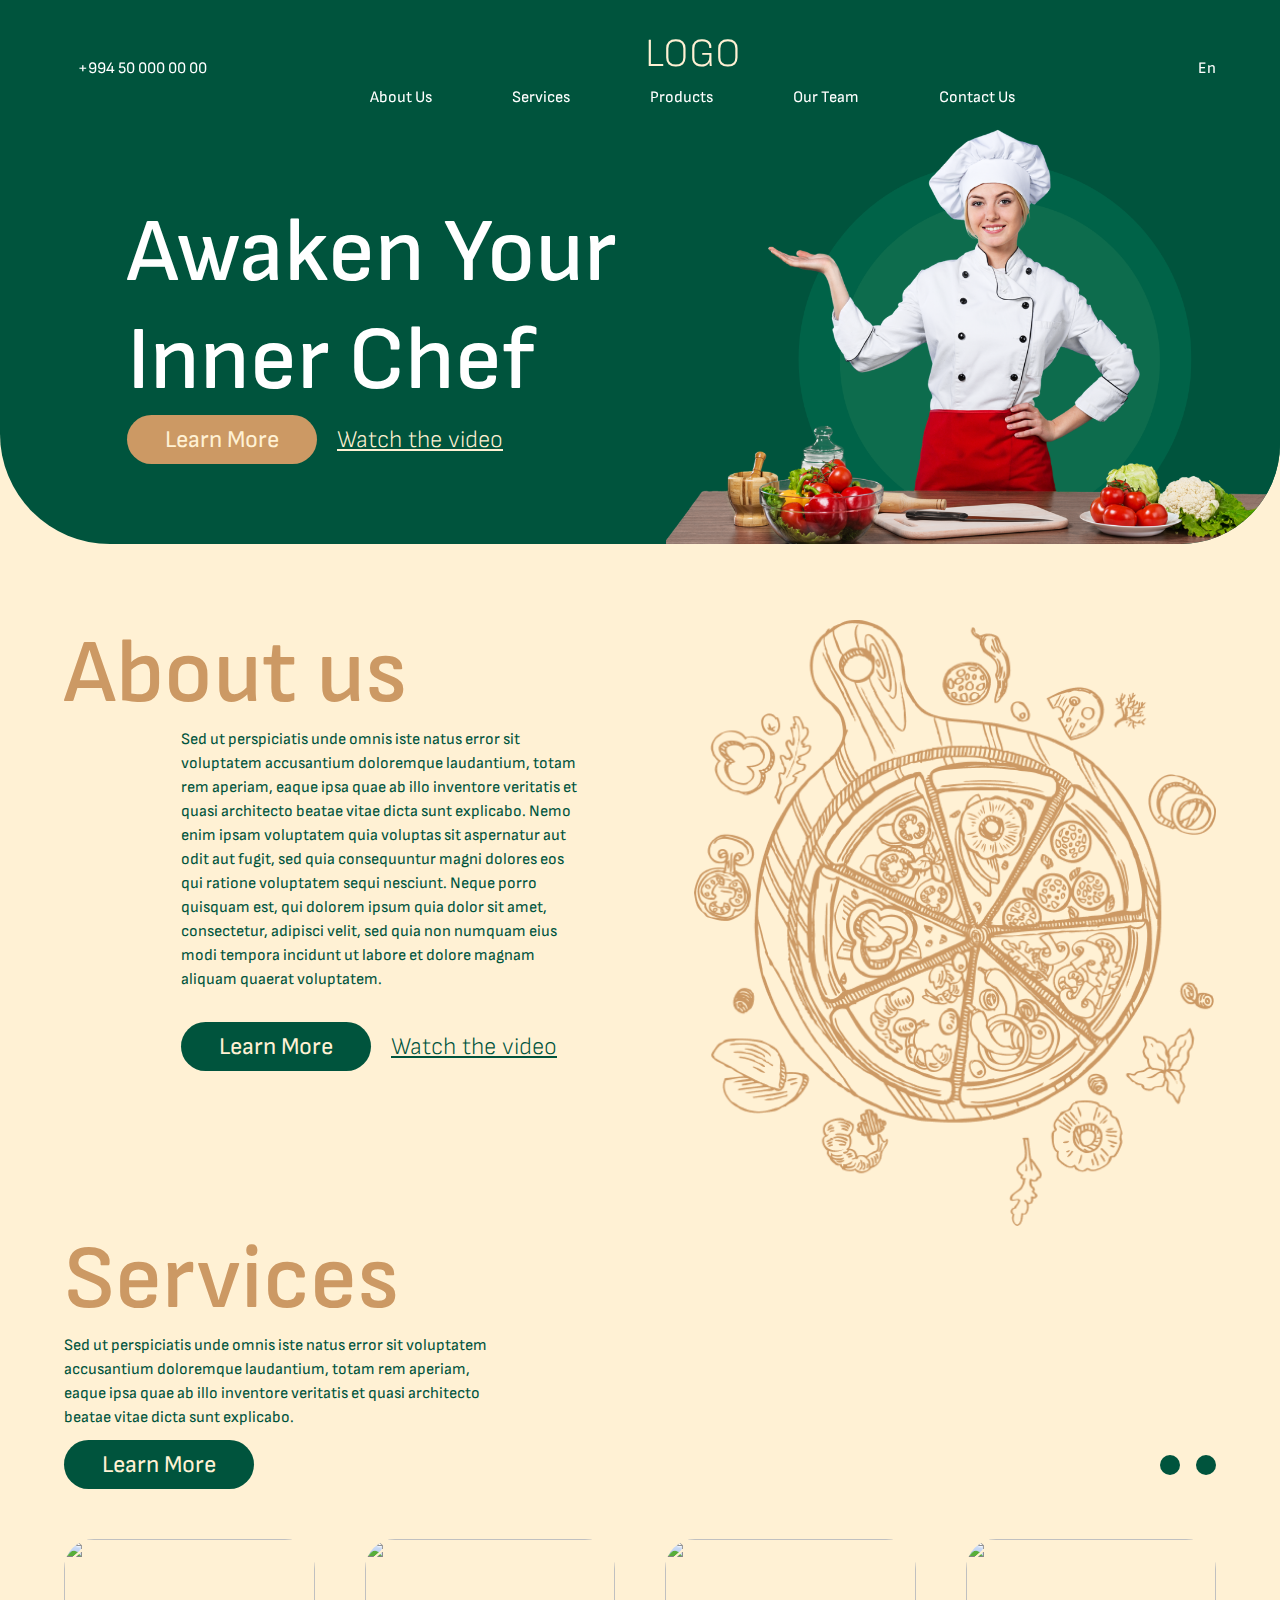
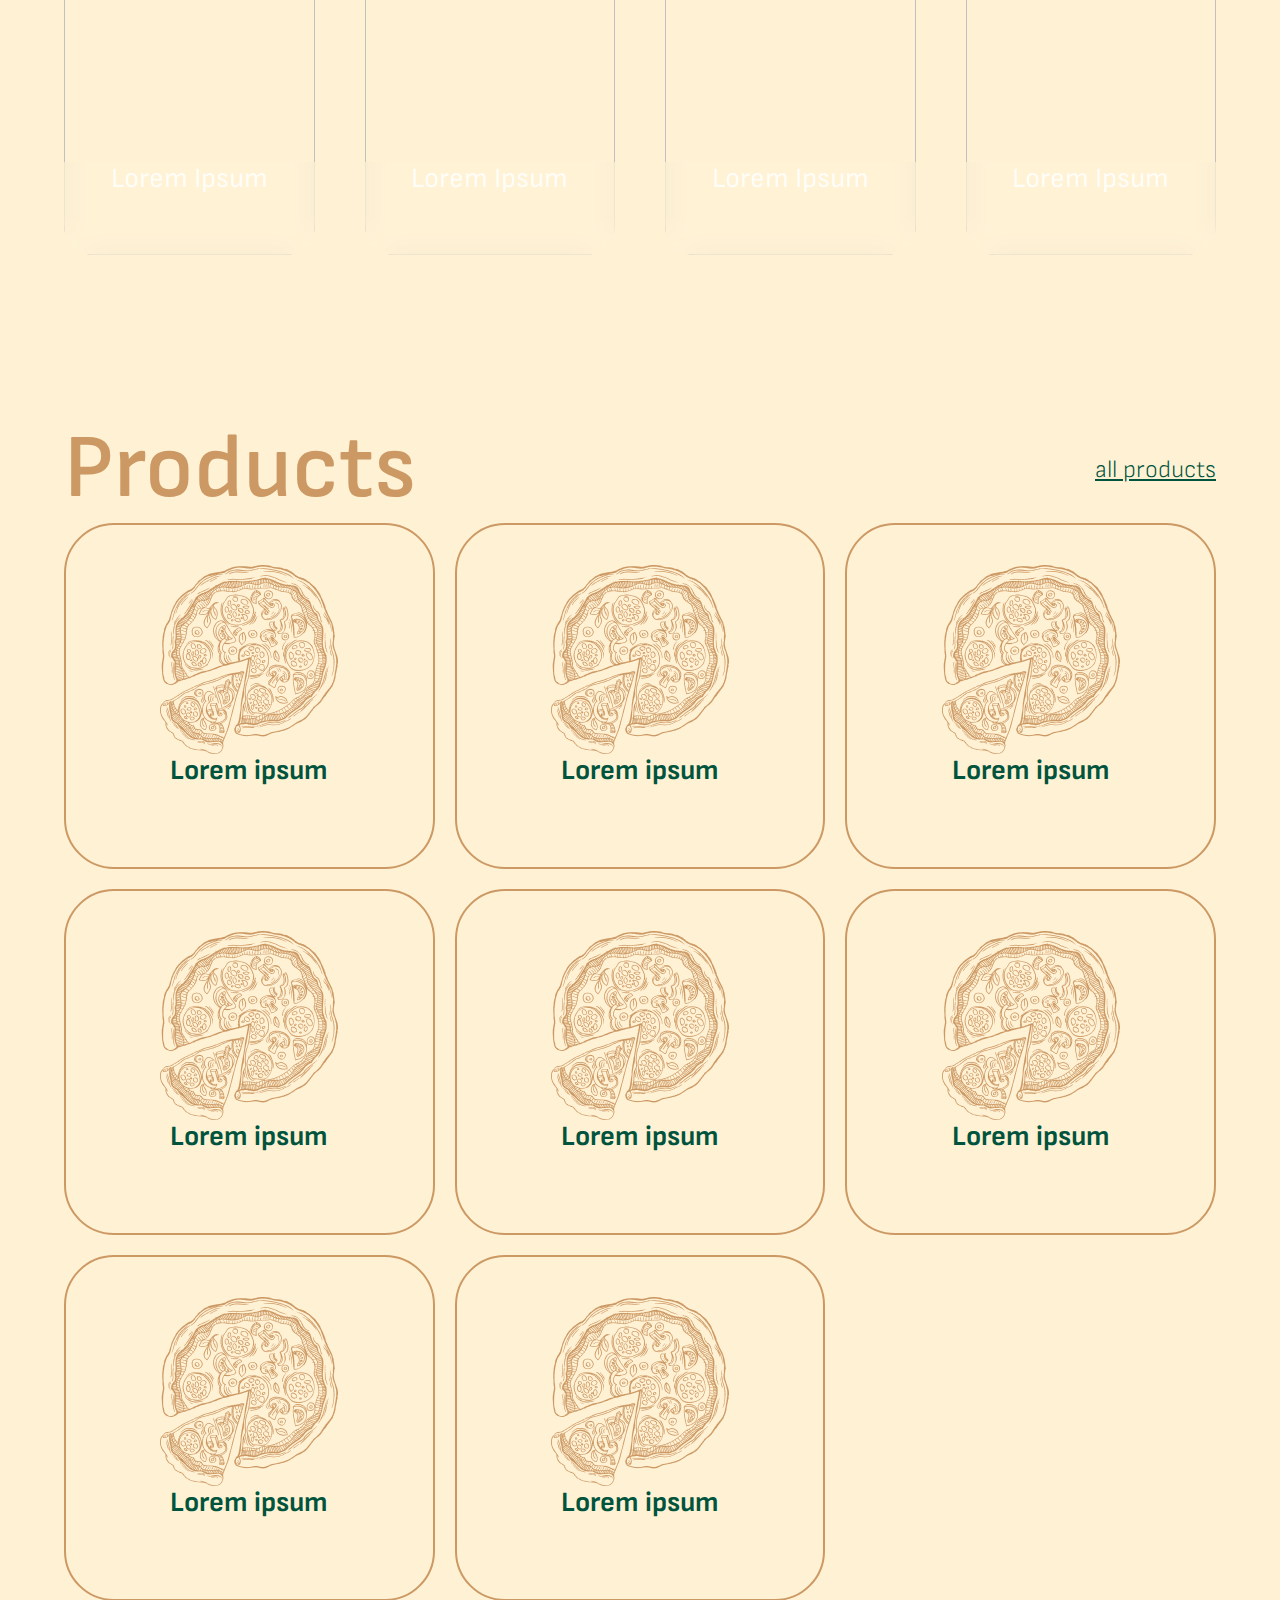
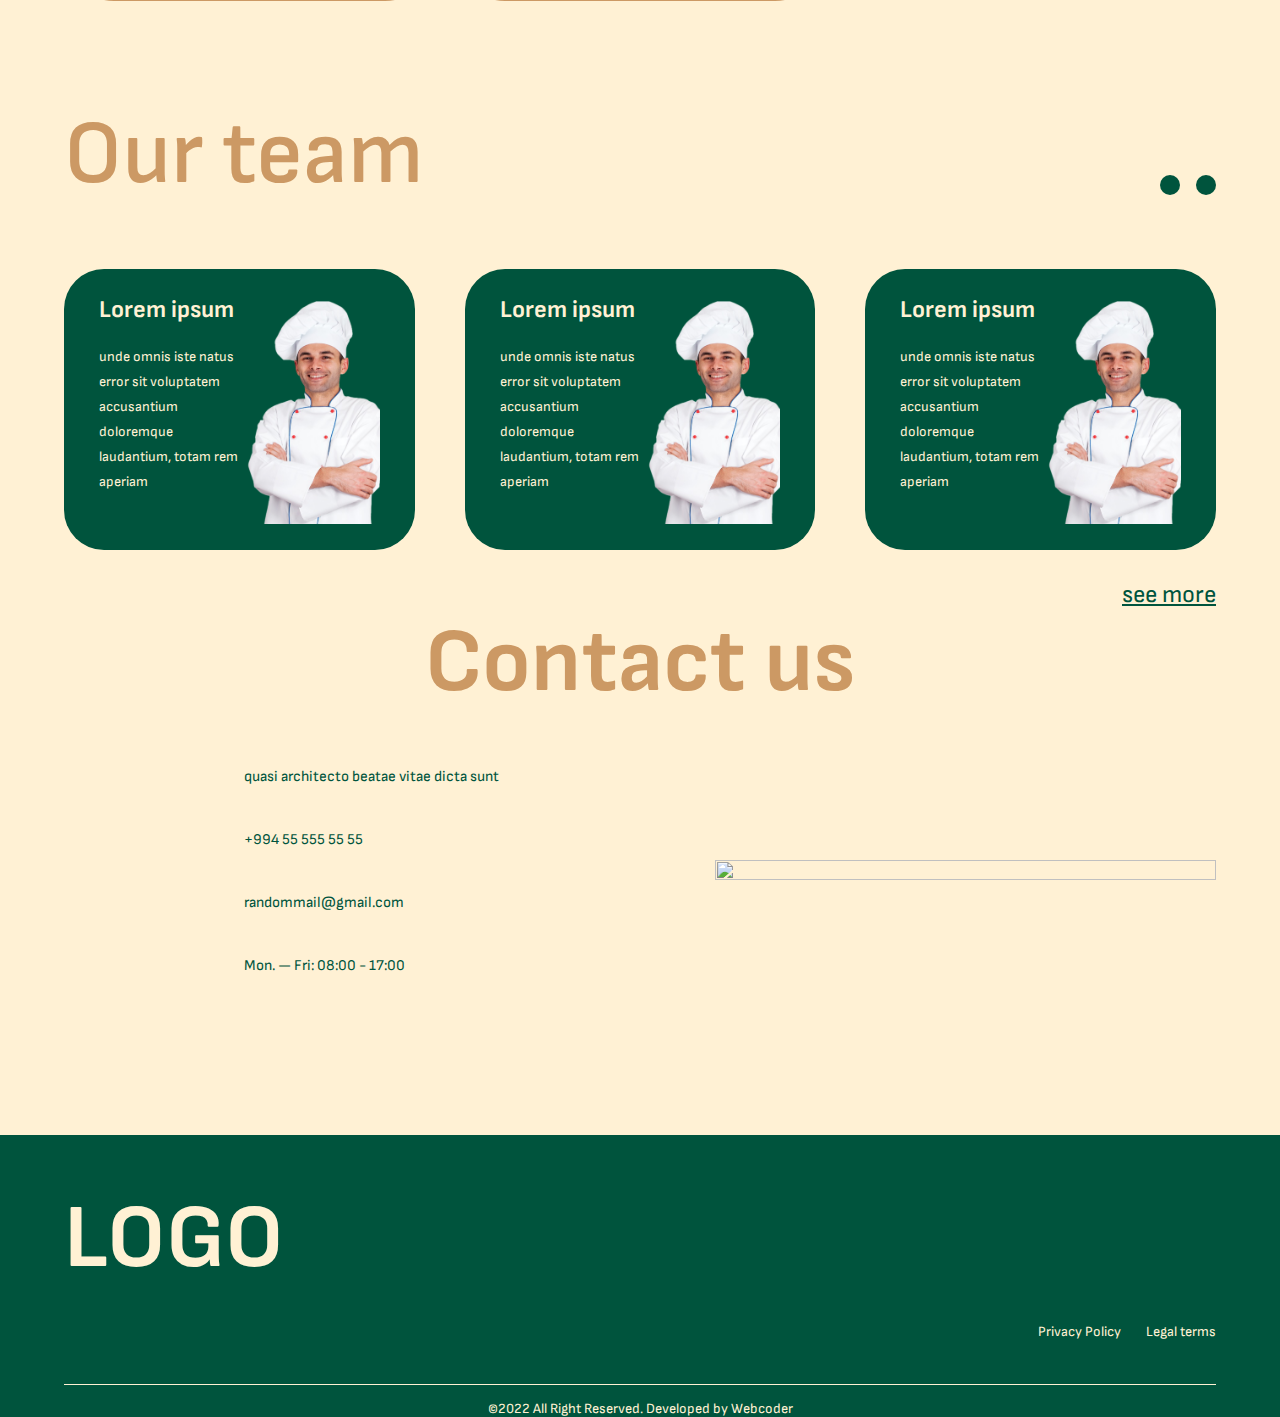
==== Chefs/index.html @ 3948da11 "Task Completed" ====
<!DOCTYPE html>
<html lang="en">
  <head>
    <meta charset="UTF-8" />
    <meta name="viewport" content="width=device-width, initial-scale=1.0" />
    <title>Document</title>
    <link rel="stylesheet" href="./assets/css/style.css" />
    <script
      src="https://kit.fontawesome.com/e364c2e59c.js"
      crossorigin="anonymous"
    ></script>
    <link rel="preconnect" href="https://fonts.googleapis.com" />
    <link rel="preconnect" href="https://fonts.gstatic.com" crossorigin />
    <link
      href="https://fonts.googleapis.com/css2?family=Sofia+Sans:ital,wght@0,1..1000;1,1..1000&display=swap"
      rel="stylesheet"
    />
    <link
      rel="stylesheet"
      href="https://cdn.jsdelivr.net/npm/swiper@11/swiper-bundle.min.css"
    />
  </head>
  <body>
    <header>
      <nav>
        <div class="container">
          <button class="hamburger">
            <span class="hamburger__box">
              <span class="hamburger__inner"></span>
            </span>
          </button>
          <div class="phone">
            <a href="#"><i class="fa-solid fa-phone"></i></a>
            <a href="#">+994 50 000 00 00</a>
          </div>
          <div class="navigation">
            <div class="logo">
              <a href="#"><h1>LOGO</h1></a>
            </div>
            <ul>
              <li><a href="#about">About Us</a></li>
              <li><a href="#services">Services</a></li>
              <li><a href="#products">Products</a></li>
              <li><a href="#team">Our Team</a></li>
              <li><a href="#contact">Contact Us</a></li>
            </ul>
          </div>
          <div class="desktop">
            <div class="logo">
              <a href="#"><h1>LOGO</h1></a>
            </div>
            <ul>
              <li><a href="#about">About Us</a></li>
              <li><a href="#services">Services</a></li>
              <li><a href="#products">Products</a></li>
              <li><a href="#team">Our Team</a></li>
              <li><a href="#contact">Contact Us</a></li>
            </ul>
          </div>
          <div class="language">
            <a href="#"><i class="fa-solid fa-earth-americas"></i></a>
            <a href="#">En</a>
          </div>
        </div>
      </nav>
      <div class="header__title">
        <div class="main__title">
          <h2>Awaken Your Inner Chef</h2>
          <div class="title__buttons">
            <a href="#" class="learn__button">Learn More</a>
            <a href="#" class="watch__button">Watch the video</a>
          </div>
        </div>
        <div class="main__title-img">
          <img src="./assets/img/header1.png" alt="" />
        </div>
      </div>
    </header>
    <main>
      <a href="#" class="go-top"><i class="fa-solid fa-chevron-up"></i></a>
      <section id="about" class="about">
        <div class="container">
          <div class="about__text">
            <h2>About us</h2>
            <p>
              Sed ut perspiciatis unde omnis iste natus error sit voluptatem
              accusantium doloremque laudantium, totam rem aperiam, eaque ipsa
              quae ab illo inventore veritatis et quasi architecto beatae vitae
              dicta sunt explicabo. Nemo enim ipsam voluptatem quia voluptas sit
              aspernatur aut odit aut fugit, sed quia consequuntur magni dolores
              eos qui ratione voluptatem sequi nesciunt. Neque porro quisquam
              est, qui dolorem ipsum quia dolor sit amet, consectetur, adipisci
              velit, sed quia non numquam eius modi tempora incidunt ut labore
              et dolore magnam aliquam quaerat voluptatem.
            </p>
            <div class="about__buttons">
              <a href="#" class="learn__button">Learn More</a>
              <a href="#" class="wathc__button">Watch the video</a>
            </div>
          </div>
          <div class="about__img">
            <img src="./assets/img/Frame.png" alt="" />
          </div>
        </div>
      </section>
      <section id="services" class="services">
        <div class="container">
          <div class="services__text">
            <h2>Services</h2>
            <p>
              Sed ut perspiciatis unde omnis iste natus error sit voluptatem
              accusantium doloremque laudantium, totam rem aperiam, eaque ipsa
              quae ab illo inventore veritatis et quasi architecto beatae vitae
              dicta sunt explicabo.
            </p>
            <div class="services__more">
              <div class="services__button">
                <a href="#" class="learn__button">Learn More</a>
              </div>
              <div class="services__arrow">
                <i class="fa-solid fa-arrow-left left__arrow"></i>
                <i class="fa-solid fa-arrow-right right__arrow"></i>
              </div>
            </div>
          </div>
          <div style="z-index: 0" class="swiper mySwiper">
            <div style="z-index: 0" class="swiper-wrapper">
              <div class="swiper-slide service__card">
                <a href="#">
                  <img
                    src="https://s3-alpha-sig.figma.com/img/0295/2659/ebab0a0124886f42313d940e0f7fc942?Expires=1721606400&Key-Pair-Id=APKAQ4GOSFWCVNEHN3O4&Signature=LFMAxhRlwZAUVwSK87qUVdP2XqRxNlMx0upPuHeQ6uRHFPgxuAxhnrik~eSP71ahq5GQ~qW7DI0Y5ecrZWg6Ee3SKHqbkHwhTQRTivSUzLtFwROB-By-~aATmXkP2wUHznckelvfdIN5KUaH5ZKUeda5SHjle3DDn3QuJ~JRpvYZz8GNTGcbR~ycwnGYFrCETnpcCBU4lOWJxsldB9ZWBmpFG-UzreH1wCSWdicUYAFPLMcfm-waKwSObDfQ031Eld3Helt0j4qwFkoK8REOmAAD7IoaCP7srAelx5tLRNYBM7nTXqbsDqtVkaN3iG1aMEFkxdNZuxKRRKQqOOSg~A__"
                    alt=""
                  />
                  <div class="slide__opacity">
                    <p>Lorem Ipsum</p>
                  </div>
                  A</a
                >
              </div>
              <div class="swiper-slide service__card">
                <a href="#">
                  <img
                    src="https://s3-alpha-sig.figma.com/img/0295/2659/ebab0a0124886f42313d940e0f7fc942?Expires=1721606400&Key-Pair-Id=APKAQ4GOSFWCVNEHN3O4&Signature=LFMAxhRlwZAUVwSK87qUVdP2XqRxNlMx0upPuHeQ6uRHFPgxuAxhnrik~eSP71ahq5GQ~qW7DI0Y5ecrZWg6Ee3SKHqbkHwhTQRTivSUzLtFwROB-By-~aATmXkP2wUHznckelvfdIN5KUaH5ZKUeda5SHjle3DDn3QuJ~JRpvYZz8GNTGcbR~ycwnGYFrCETnpcCBU4lOWJxsldB9ZWBmpFG-UzreH1wCSWdicUYAFPLMcfm-waKwSObDfQ031Eld3Helt0j4qwFkoK8REOmAAD7IoaCP7srAelx5tLRNYBM7nTXqbsDqtVkaN3iG1aMEFkxdNZuxKRRKQqOOSg~A__"
                    alt=""
                  />
                  <div class="slide__opacity">
                    <p>Lorem Ipsum</p>
                  </div>
                  A</a
                >
              </div>
              <div class="swiper-slide service__card">
                <a href="#">
                  <img
                    src="https://s3-alpha-sig.figma.com/img/0295/2659/ebab0a0124886f42313d940e0f7fc942?Expires=1721606400&Key-Pair-Id=APKAQ4GOSFWCVNEHN3O4&Signature=LFMAxhRlwZAUVwSK87qUVdP2XqRxNlMx0upPuHeQ6uRHFPgxuAxhnrik~eSP71ahq5GQ~qW7DI0Y5ecrZWg6Ee3SKHqbkHwhTQRTivSUzLtFwROB-By-~aATmXkP2wUHznckelvfdIN5KUaH5ZKUeda5SHjle3DDn3QuJ~JRpvYZz8GNTGcbR~ycwnGYFrCETnpcCBU4lOWJxsldB9ZWBmpFG-UzreH1wCSWdicUYAFPLMcfm-waKwSObDfQ031Eld3Helt0j4qwFkoK8REOmAAD7IoaCP7srAelx5tLRNYBM7nTXqbsDqtVkaN3iG1aMEFkxdNZuxKRRKQqOOSg~A__"
                    alt=""
                  />
                  <div class="slide__opacity">
                    <p>Lorem Ipsum</p>
                  </div>
                  A</a
                >
              </div>
              <div class="swiper-slide service__card">
                <a href="#">
                  <img
                    src="https://s3-alpha-sig.figma.com/img/0295/2659/ebab0a0124886f42313d940e0f7fc942?Expires=1721606400&Key-Pair-Id=APKAQ4GOSFWCVNEHN3O4&Signature=LFMAxhRlwZAUVwSK87qUVdP2XqRxNlMx0upPuHeQ6uRHFPgxuAxhnrik~eSP71ahq5GQ~qW7DI0Y5ecrZWg6Ee3SKHqbkHwhTQRTivSUzLtFwROB-By-~aATmXkP2wUHznckelvfdIN5KUaH5ZKUeda5SHjle3DDn3QuJ~JRpvYZz8GNTGcbR~ycwnGYFrCETnpcCBU4lOWJxsldB9ZWBmpFG-UzreH1wCSWdicUYAFPLMcfm-waKwSObDfQ031Eld3Helt0j4qwFkoK8REOmAAD7IoaCP7srAelx5tLRNYBM7nTXqbsDqtVkaN3iG1aMEFkxdNZuxKRRKQqOOSg~A__"
                    alt=""
                  />
                  <div class="slide__opacity">
                    <p>Lorem Ipsum</p>
                  </div>
                  A</a
                >
              </div>
              <div class="swiper-slide service__card">
                <a href="#">
                  <img
                    src="https://s3-alpha-sig.figma.com/img/0295/2659/ebab0a0124886f42313d940e0f7fc942?Expires=1721606400&Key-Pair-Id=APKAQ4GOSFWCVNEHN3O4&Signature=LFMAxhRlwZAUVwSK87qUVdP2XqRxNlMx0upPuHeQ6uRHFPgxuAxhnrik~eSP71ahq5GQ~qW7DI0Y5ecrZWg6Ee3SKHqbkHwhTQRTivSUzLtFwROB-By-~aATmXkP2wUHznckelvfdIN5KUaH5ZKUeda5SHjle3DDn3QuJ~JRpvYZz8GNTGcbR~ycwnGYFrCETnpcCBU4lOWJxsldB9ZWBmpFG-UzreH1wCSWdicUYAFPLMcfm-waKwSObDfQ031Eld3Helt0j4qwFkoK8REOmAAD7IoaCP7srAelx5tLRNYBM7nTXqbsDqtVkaN3iG1aMEFkxdNZuxKRRKQqOOSg~A__"
                    alt=""
                  />
                  <div class="slide__opacity">
                    <p>Lorem Ipsum</p>
                  </div>
                  A</a
                >
              </div>
            </div>
          </div>
        </div>
      </section>
      <section id="products" class="products">
        <div class="container">
          <div class="products__text">
            <h2>Products</h2>
            <a href="#">all products</a>
          </div>
          <div class="products__list">
            <a href="#">
              <div class="product">
                <div class="product__img">
                  <img src="./assets/img/product.png" alt="" />
                </div>
                <div class="product__text">
                  <h3>Lorem ipsum</h3>
                </div>
              </div></a
            >
            <a href="#">
              <div class="product">
                <div class="product__img">
                  <img src="./assets/img/product.png" alt="" />
                </div>
                <div class="product__text">
                  <h3>Lorem ipsum</h3>
                </div>
              </div></a
            ><a href="#">
              <div class="product">
                <div class="product__img">
                  <img src="./assets/img/product.png" alt="" />
                </div>
                <div class="product__text">
                  <h3>Lorem ipsum</h3>
                </div>
              </div></a
            ><a href="#">
              <div class="product">
                <div class="product__img">
                  <img src="./assets/img/product.png" alt="" />
                </div>
                <div class="product__text">
                  <h3>Lorem ipsum</h3>
                </div>
              </div></a
            ><a href="#">
              <div class="product">
                <div class="product__img">
                  <img src="./assets/img/product.png" alt="" />
                </div>
                <div class="product__text">
                  <h3>Lorem ipsum</h3>
                </div>
              </div></a
            ><a href="#">
              <div class="product">
                <div class="product__img">
                  <img src="./assets/img/product.png" alt="" />
                </div>
                <div class="product__text">
                  <h3>Lorem ipsum</h3>
                </div>
              </div></a
            ><a href="#">
              <div class="product">
                <div class="product__img">
                  <img src="./assets/img/product.png" alt="" />
                </div>
                <div class="product__text">
                  <h3>Lorem ipsum</h3>
                </div>
              </div></a
            ><a href="#">
              <div class="product">
                <div class="product__img">
                  <img src="./assets/img/product.png" alt="" />
                </div>
                <div class="product__text">
                  <h3>Lorem ipsum</h3>
                </div>
              </div></a
            >
          </div>
        </div>
      </section>
      <section id="team" class="team">
        <div class="container">
          <div class="team__text">
            <h2>Our team</h2>
            <div class="team__more">
              <div class="team__arrow">
                <i class="fa-solid fa-arrow-left left__arrow"></i>
                <i class="fa-solid fa-arrow-right right__arrow"></i>
              </div>
            </div>
          </div>
          <div style="z-index: 0" class="swiper teamSwiper">
            <div style="z-index: 0" class="swiper-wrapper">
              <div class="swiper-slide">
                <a href="#"
                  ><div class="team__card">
                    <div class="team__card-text">
                      <h3>Lorem ipsum</h3>
                      <p>
                        unde omnis iste natus error sit voluptatem accusantium
                        doloremque laudantium, totam rem aperiam
                      </p>
                    </div>
                    <div class="team__card-img">
                      <img src="./assets/img/our_team.png" alt="" />
                    </div></div
                ></a>
              </div>
              <div class="swiper-slide">
                <a href="#"
                  ><div class="team__card">
                    <div class="team__card-text">
                      <h3>Lorem ipsum</h3>
                      <p>
                        unde omnis iste natus error sit voluptatem accusantium
                        doloremque laudantium, totam rem aperiam
                      </p>
                    </div>
                    <div class="team__card-img">
                      <img src="./assets/img/our_team.png" alt="" />
                    </div></div
                ></a>
              </div>
              <div class="swiper-slide">
                <a href="#"
                  ><div class="team__card">
                    <div class="team__card-text">
                      <h3>Lorem ipsum</h3>
                      <p>
                        unde omnis iste natus error sit voluptatem accusantium
                        doloremque laudantium, totam rem aperiam
                      </p>
                    </div>
                    <div class="team__card-img">
                      <img src="./assets/img/our_team.png" alt="" />
                    </div></div
                ></a>
              </div>
              <div class="swiper-slide">
                <a href="#"
                  ><div class="team__card">
                    <div class="team__card-text">
                      <h3>Lorem ipsum</h3>
                      <p>
                        unde omnis iste natus error sit voluptatem accusantium
                        doloremque laudantium, totam rem aperiam
                      </p>
                    </div>
                    <div class="team__card-img">
                      <img src="./assets/img/our_team.png" alt="" />
                    </div></div
                ></a>
              </div>
              <div class="swiper-slide">
                <a href="#"
                  ><div class="team__card">
                    <div class="team__card-text">
                      <h3>Lorem ipsum</h3>
                      <p>
                        unde omnis iste natus error sit voluptatem accusantium
                        doloremque laudantium, totam rem aperiam
                      </p>
                    </div>
                    <div class="team__card-img">
                      <img src="./assets/img/our_team.png" alt="" />
                    </div></div
                ></a>
              </div>
              <div class="swiper-slide">
                <a href="#"
                  ><div class="team__card">
                    <div class="team__card-text">
                      <h3>Lorem ipsum</h3>
                      <p>
                        unde omnis iste natus error sit voluptatem accusantium
                        doloremque laudantium, totam rem aperiam
                      </p>
                    </div>
                    <div class="team__card-img">
                      <img src="./assets/img/our_team.png" alt="" />
                    </div></div
                ></a>
              </div>
            </div>
          </div>
          <div class="see__more">
            <a href="#">see more</a>
          </div>
        </div>
      </section>
      <section id="contact" class="contact">
        <div class="container">
          <div class="contact__text">
            <h2>Contact us</h2>
          </div>
          <div class="contact__menu">
            <div class="social">
              <ul>
                <li>
                  <i class="fa-solid fa-location-dot"></i>
                  <a href="#">quasi architecto beatae vitae dicta sunt </a>
                </li>
              </ul>
              <ul>
                <li>
                  <i class="fa-solid fa-phone"></i>
                  <a href="#">+994 55 555 55 55</a>
                </li>
              </ul>
              <ul>
                <li>
                  <i class="fa-solid fa-envelope"></i>
                  <a href="#">randommail@gmail.com</a>
                </li>
              </ul>
              <ul>
                <li>
                  <i class="fa-solid fa-clock"></i>
                  <a href="#">Mon. — Fri: 08:00 - 17:00 </a>
                </li>
              </ul>
            </div>
            <div class="contact__map">
              <img
                src="https://s3-alpha-sig.figma.com/img/12a9/e159/591075618427406eb4a77be400eced1f?Expires=1721606400&Key-Pair-Id=APKAQ4GOSFWCVNEHN3O4&Signature=faWW18YoprBBZv~sw4S~~HW9viDzEc2bbUAZ5UgnLMVf9jngOPCEUa8aPZLXziEL6hpdnzkr4nf3xKETq1lC3uH3CcNCwP8m49r-NRMo2ksVzCtQm4CHOzaUmbqRKJ22INgze0V30ylQTJZ-LoXHY77jZsrBEK~dprmMEPOTrITA5sbWf7lJ6gwaQjmnuimR8DQIayNeTw2qgOenwsSAVp05LK4HSKc7LWo-WdXqBI5IlAynPgi9EIvAv4TLD8A0-OvOU4BP8YI5O7Cz~cYXAu1ksepWQBsJ1g7oWcRBxKYRCL1s-ULOWmc-3FPZjh6rHtZyrVJSgPyU~rV7yytfag__"
                alt=""
              />
            </div>
          </div>
        </div>
      </section>
      <footer>
        <div class="container">
          <div class="logo">
            <a href="#"><h2>LOGO</h2></a>
          </div>
          <div class="footer__text">
            <div class="social__icons">
              <a href="#"><i class="fa-brands fa-instagram"></i></a>
              <a href="#"><i class="fa-brands fa-facebook"></i></a>
              <a href="#"><i class="fa-brands fa-whatsapp"></i></a>
            </div>
            <div class="rules">
              <a href="#">Privacy Policy</a>
              <a href="#">Legal terms </a>
            </div>
          </div>
        </div>
        <div class="copyright__text">
          <a href="#">©2022 All Right Reserved. Developed by Webcoder</a>
        </div>
      </footer>
    </main>

    <script src="https://cdn.jsdelivr.net/npm/swiper@11/swiper-bundle.min.js"></script>
    <script src="./script.js"></script>
  </body>
</html>
---- Chefs/assets/css/style.css ----
* {
  margin: 0;
  padding: 0;
  box-sizing: border-box;
}

html {
  font-size: 62.5%;
  scroll-behavior: smooth;
}

body {
  font-family: "Sofia Sans", sans-serif;
  background-color: #fff1d4;
}

img {
  width: 100%;
  height: 100%;
  display: block;
  object-fit: cover;
}

a {
  text-decoration: none;
  color: #fff;
}

ul {
  display: flex;
  list-style: none;
}

.container {
  max-width: 90%;
  /* max-width: 137.9rem; */
  margin: 0 auto;
  width: 100%;
}

.hamburger {
  background-color: transparent;
  border: none;
}

.hamburger,
.navigation {
  display: none;
  transition: transform 0.3s 0.1s ease-in-out;
}

.hamburger__box {
  width: 35px;
  height: 24px;
  display: inline-block;
  position: relative;
  background-color: transparent;
}
.hamburger__inner {
  width: 100%;
  height: 3px;
  background-color: #fff;
  position: absolute;
  left: 0;
  top: 50%;
  transform: translateY(-50%);
  transition: background-color 0.1s 0.2s ease-in-out;
}
.hamburger__inner::before,
.hamburger__inner::after {
  width: 100%;
  height: 3px;
  background-color: #fff;
  position: absolute;
  content: "";
  left: 0;
  transition: transform 0.2s 0.2s ease-in-out;
}
.hamburger__inner::before {
  top: -10px;
}
.hamburger__inner::after {
  top: 10px;
}
.hamburger--active .hamburger__inner {
  background-color: transparent;
}
.hamburger--active .hamburger__inner:before {
  transform: translateY(10px) rotate(45deg);
}
.hamburger--active .hamburger__inner:after {
  transform: translateY(-10px) rotate(-45deg);
}
.navigation {
  width: 15rem;
  background-color: #004432;
  position: absolute;
  top: 0;
  left: 0;
  transform: translateX(-23rem);
}
.navigation--active {
  transform: translateX(0px);
}

.navigation .logo h1 {
  padding: 2rem 2rem;
}

.navigation ul {
  flex-direction: column;
  padding: 0 2rem;
  gap: 3rem;
}

.navigation ul li {
  font-size: 1.6rem;
}

header {
  background: #00543d;
  border-radius: 0 0 100px 110px;
  position: relative;
  z-index: 1;
  overflow: hidden;
}

header nav {
  padding-top: 3rem;
  width: 100%;
  position: fixed;
  top: 0;
  z-index: 1000;
  background: transparent;
  transition: background 0.3s ease;
}

nav.scrolled {
  background-color: #00543d;
  padding-bottom: 1rem;
}

header nav .container {
  display: flex;
  align-items: center;
  justify-content: space-between;
}

header nav .container .nav {
  text-align: center;
}

header nav .container .desktop .logo {
  text-align: center;
  margin-bottom: 1rem;
}

header nav .container .desktop ul {
  display: flex;
  gap: 8rem;
}

header nav .container .desktop ul li {
  font-size: 1.6rem;
}

header nav .container .phone {
  font-size: 1.6rem;
  color: #fff;
}
header nav .container .phone i {
  padding-right: 1.4rem;
}

header nav .container .logo h1 {
  font-size: 4rem;
  color: #fff1d4;
  font-weight: 300;
}

header nav .container .language {
  display: flex;
  align-items: center;
}

header nav .container .language i {
  font-size: 2.4rem;
  padding-right: 2rem;
  color: #fff;
}

header nav .container .language a {
  font-size: 1.6rem;
}

header .header__title {
  display: flex;
  padding-top: 12rem;
}

header .header__title .main__title {
  display: flex;
  flex-direction: column;
  justify-content: center;
  padding-left: 12.7rem;
}

header .header__title .main__title h2 {
  font-size: 9rem;
  color: #ffffff;
  font-weight: 500;
}

header .header__title .main__title .title__buttons {
  display: flex;
  flex-wrap: wrap;
  gap: 2rem;
  align-items: center;
}

header .header__title .main__title .title__buttons .watch__button {
  color: #fff1d4;
  font-size: 2.4rem;
  font-weight: 300;
  text-decoration: underline;
}

header .header__title .main__title .title__buttons .learn__button {
  border-radius: 70px;
  padding: 10px 38px;
  color: #fff1d4;
  gap: 10px;
  font-size: 2.4rem;
  background-color: #cc9964;
}

header .header__title .main__title-img {
  z-index: 1;
  position: relative;
}

header .header__title .main__title-img img {
  z-index: 99;
  position: relative;
}

.about {
  padding-top: 7.6rem;
}

.about .container {
  display: flex;
  flex-wrap: wrap;
  gap: 10.7rem;
}

.about .about__text {
  flex: 1;
}

.about .about__text h2 {
  font-size: 9rem;
  color: #cc9964;
  font-weight: 600;
}

.about .about__text p {
  font-size: 1.6rem;
  color: #00543d;
  line-height: 2.4rem;
  padding-left: 11.7rem;
}

.about .about__img {
  flex: 1;
}

.about .about__buttons {
  display: flex;
  gap: 2rem;
  padding-top: 3rem;
  align-items: center;
  padding-left: 11.7rem;
}

.about .about__buttons .wathc__button {
  color: #00543d;
  font-size: 2.4rem;
  font-weight: 300;
  text-decoration: underline;
}

.about .about__buttons .learn__button {
  border-radius: 70px;
  padding: 10px 38px;
  color: #fff1d4;
  gap: 10px;
  font-size: 2.4rem;
  background-color: #00543d;
}

.services .services__text h2 {
  font-size: 9rem;
  color: #cc9964;
  font-weight: 600;
}

.services .services__text p {
  font-size: 1.6rem;
  color: #00543d;
  max-width: 44.7rem;
  line-height: 2.4rem;
  padding-bottom: 2rem;
}

.services .services__text .learn__button {
  border-radius: 70px;
  padding: 10px 38px;
  color: #fff1d4;
  gap: 10px;
  font-size: 2.4rem;
  background-color: #00543d;
}

.services .services__more {
  display: flex;
  align-items: center;
  justify-content: space-between;
}

.services .services__more i {
  background-color: #00543d;
  font-size: 3.4rem;
  color: #fff1d4;
  border-radius: 50%;
  padding: 1rem;
}

.services .services__more .services__arrow {
  display: flex;
  gap: 1.6rem;
  align-items: center;
}

.services .services__more .services__arrow i {
  cursor: pointer;
}

.swiper .service__card {
  margin-top: 6rem;
  height: 31.6rem;
  position: relative;
}

.swiper .service__card img {
  border-radius: 3rem;
  object-fit: cover;
  position: relative;
}

.slide__opacity {
  position: absolute;
  backdrop-filter: blur(10px);
  opacity: 80%;
  height: 93.28px;
  z-index: 99;
  text-align: center;
  color: #fff;
  bottom: 0;
  font-size: 2.8rem;
  left: 0;
  width: 100%;
  gap: 0px;
  border-radius: 0px 0px 30px 30px;
}

.products {
  padding-top: 16rem;
}

.products .products__text {
  display: flex;
  align-items: center;
  justify-content: space-between;
}

.products .products__text a {
  color: #00543d;
  font-size: 2.4rem;
  text-decoration: underline;
  font-weight: 300;
}

.products .products__text h2 {
  font-size: 9rem;
  color: #cc9964;
  font-weight: 600;
}

.products__list {
  display: grid;
  grid-template-columns: repeat(auto-fill, minmax(28rem, 1fr));
  gap: 2rem;
}

.products__list .product {
  border: 2px solid #cc9964;
  border-radius: 50px;
  padding: 40px 40px 80px 40px;
}

.products__list .product .product__img {
  width: 17.8rem;
  margin: 0 auto;
}

.products__list .product .product__text h3 {
  font-size: 2.8rem;
  color: #00543d;
  text-align: center;
}

.team {
  margin-top: 10rem;
}

.team .team__text {
  display: flex;
  align-items: center;
  justify-content: space-between;
}

.team .team__text h2 {
  color: #cc9964;
  font-size: 9rem;
  font-weight: 600;
  padding-bottom: 6rem;
}

.team .team__text i {
  background-color: #00543d;
  font-size: 3.4rem;
  color: #fff1d4;
  border-radius: 50%;
  padding: 1rem;
}

.team__arrow {
  display: flex;
  gap: 1.6rem;
  align-items: center;
}
.team__arrow i {
  cursor: pointer;
}
.team__card {
  display: flex;
  background-color: #00543d;
  border-radius: 4rem;
  padding: 2.6rem 3.5rem;
}

.team__card > div {
  flex: 1;
}

.team__card-text h3 {
  font-size: 2.4rem;
  color: #fff1d4;
  padding-bottom: 2rem;
}

.team__card-text p {
  font-size: 1.4rem;
  color: #fff1d4;
  line-height: 2.5rem;
  padding-bottom: 3rem;
}

.team__card-img {
  height: auto;
}

.see__more {
  text-align: end;
  margin-top: 3rem;
}
.see__more a {
  font-size: 2.4rem;
  color: #00543d;
  text-decoration: underline;
}

.contact {
  padding-bottom: 16rem;
}

.contact .contact__text h2 {
  color: #cc9964;
  font-size: 9rem;
  text-align: center;
  margin-bottom: 5rem;
}

.contact .contact__menu {
  display: flex;
  align-items: center;
  flex-wrap: wrap;
}

.contact__menu .social {
  display: flex;
  flex: 1;
  margin-left: 15rem;
  flex-direction: column;
  gap: 4.4rem;
}

.contact__menu .social ul li {
  display: flex;
  align-items: center;
  gap: 3rem;
}

.contact__menu .social ul li a {
  font-size: 1.5rem;
  color: #00543d;
}

.contact__menu .social ul li i {
  font-size: 2.3rem;
  color: #00543d;
}

.contact__menu .contact__map {
  flex: 1;
}

footer {
  background-color: #00543d;
}

footer .container {
  border-bottom: 1px solid #fff1d4;
}

footer .logo h2 {
  font-size: 9rem;
  color: #fff1d4;
  grid-row: 600;
  margin-bottom: 3rem;
  padding-top: 5rem;
}

footer .social__icons {
  display: flex;
  align-items: center;
  gap: 2.5rem;
}

footer .social__icons a i {
  font-size: 2rem;
  color: #fff1d4;
}

footer .footer__text {
  display: flex;
  align-items: center;
  justify-content: space-between;
  padding-bottom: 4.4rem;
}

footer .footer__text a {
  font-size: 1.4rem;
  color: #fff1d4;
}

footer .footer__text .rules {
  display: flex;
  align-items: center;
  gap: 2.5rem;
}

footer .copyright__text {
  text-align: center;
  padding-top: 1.5rem;
}

footer .copyright__text a {
  font-size: 1.4rem;
  color: #fff1d4;
}

.go-top {
  position: fixed;
  bottom: 2em;
  right: 2em;
  text-decoration: none;
  color: #00543d;
  background-color: #fff1d4;
  font-size: 12px;
  border-radius: 50%;
  padding: 1em;
  border: 1px solid;
  display: none;
  cursor: pointer;
}

.go-top i {
  font-size: 2rem;
}

.go-top:hover {
  background-color: #00543d;
  color: #fff1d4;
}

@media screen and (max-width: 1272px) {
  header .header__title {
    flex-wrap: wrap;
  }

  header .header__title .main__title {
    padding: 0;
    margin: 0 auto;
    text-align: center;
    align-items: center;
  }

  header .header__title .main__title-img {
    margin: 0 auto;
  }
  .about .container {
    flex-direction: column;
  }
  .about .about__img {
    margin: 0 auto;
  }
}

@media screen and (max-width: 1024px) {
  .about .container {
    flex-direction: column;
  }
  .about .about__img {
    margin: 0 auto;
  }
}

@media screen and (max-width: 768px) {
  header nav .container .phone {
    display: none;
  }

  header .header__title .main__title-img img {
    border-radius: 0 0 30px 30px;
  }

  header .header__title {
    flex-wrap: wrap;
  }

  header nav .container .nav ul {
    display: none;
  }

  header nav .container .language {
    display: none;
  }

  header .header__title .main__title h2 {
    font-size: 4.4rem;
    margin-bottom: 4rem;
  }

  header .header__title .main__title {
    padding: 0 2rem;
  }

  header .header__title .main__title .title__buttons .learn__button {
    margin-bottom: 3rem;
  }

  header .header__title .main__title .title__buttons .wathc__button {
    margin-bottom: 3rem;
  }

  .backg {
    width: 348px;
    height: 349px;
    top: 130px;
    left: 5px;
    position: absolute;
    border-radius: 50%;
    background: #fff1d4;
    opacity: 0.5;
  }
  .backg-2 {
    width: 520px;
    height: 521px;
    left: -81px;
    top: 30px;
    right: 10rem;
    position: absolute;
    border-radius: 50%;
    background: #007253;
    opacity: 0.5;
  }

  header .header__title .main__title-img {
    height: 473px;
  }

  .about .about__text h2 {
    font-size: 4.4rem;
  }

  .about .about__text p {
    padding: 0;
  }

  .container {
    /* max-width: 28rem; */
    max-width: 90%;
  }

  .about .about__buttons {
    padding: 0;
    justify-content: center;
    flex-wrap: wrap;
    margin-top: 3rem;
  }

  .about .about__buttons .learn__button {
    width: 28rem;
    text-align: center;
  }

  .about .about__img {
    flex: auto;
  }

  .services .services__text h2 {
    font-size: 4.4rem;
  }

  .services .services__text p {
    margin-bottom: 3rem;
  }

  .services .services__more .services__arrow {
    display: none;
  }

  .products .products__text h2 {
    font-size: 4.4rem;
    padding-bottom: 3rem;
  }

  .products .products__text a {
    display: none;
  }

  .products {
    padding-top: 9rem;
  }

  .team .team__text h2 {
    font-size: 4.4rem;
  }

  .team__arrow {
    display: none;
  }

  .team__card-text h3 {
    font-size: 1.6rem;
  }

  .team__card-text p {
    font-size: 1rem;
  }
  .see__more {
    text-align: center;
  }

  .contact .contact__text h2 {
    font-size: 4.4rem;
    text-align: left;
    margin-top: 7rem;
  }

  .contact__menu .social {
    margin: 0;
  }

  .contact__menu .contact__map {
    flex: auto;
    margin-top: 6rem;
  }

  .contact {
    padding: 0;
  }

  .contact .container {
    max-width: 100%;
  }

  .contact .container .contact__text {
    padding: 0 2rem;
  }
  .contact .container .social {
    padding: 0 2rem;
  }

  footer .logo h2 {
    font-size: 5rem;
  }

  footer .social__icons {
    margin-bottom: 5rem;
  }

  footer .footer__text {
    flex-direction: column;
    align-items: baseline;
  }
  footer .footer__text .rules {
    flex-direction: column;
    align-items: baseline;
  }

  footer .copyright__text {
    padding: 2rem 3.2rem;
  }

  .desktop {
    display: none;
  }
  .buttons-desk {
    display: none;
  }
  nav ul {
    justify-content: center;
  }
  .hamburger,
  .navigation {
    display: block;
    position: absolute;
    right: 2rem;
  }

  .navigation {
    height: 100%;
    width: 23rem;
    position: fixed;
    z-index: 999;
  }

  nav.scrolled {
    background-color: transparent;
  }

  header .header__title .main__title .title__buttons {
    flex-direction: column;
  }
}

@media screen and (max-width: 992px) {
  header nav .container .phone {
    display: none;
  }
  header nav .container .language {
    display: none;
  }
  header nav .container {
    justify-content: center;
  }
  header .header__title {
    flex-wrap: wrap;
  }
  header .header__title .main__title {
    padding: 0;
    margin: 0 auto;
    text-align: center;
    align-items: center;
  }
}
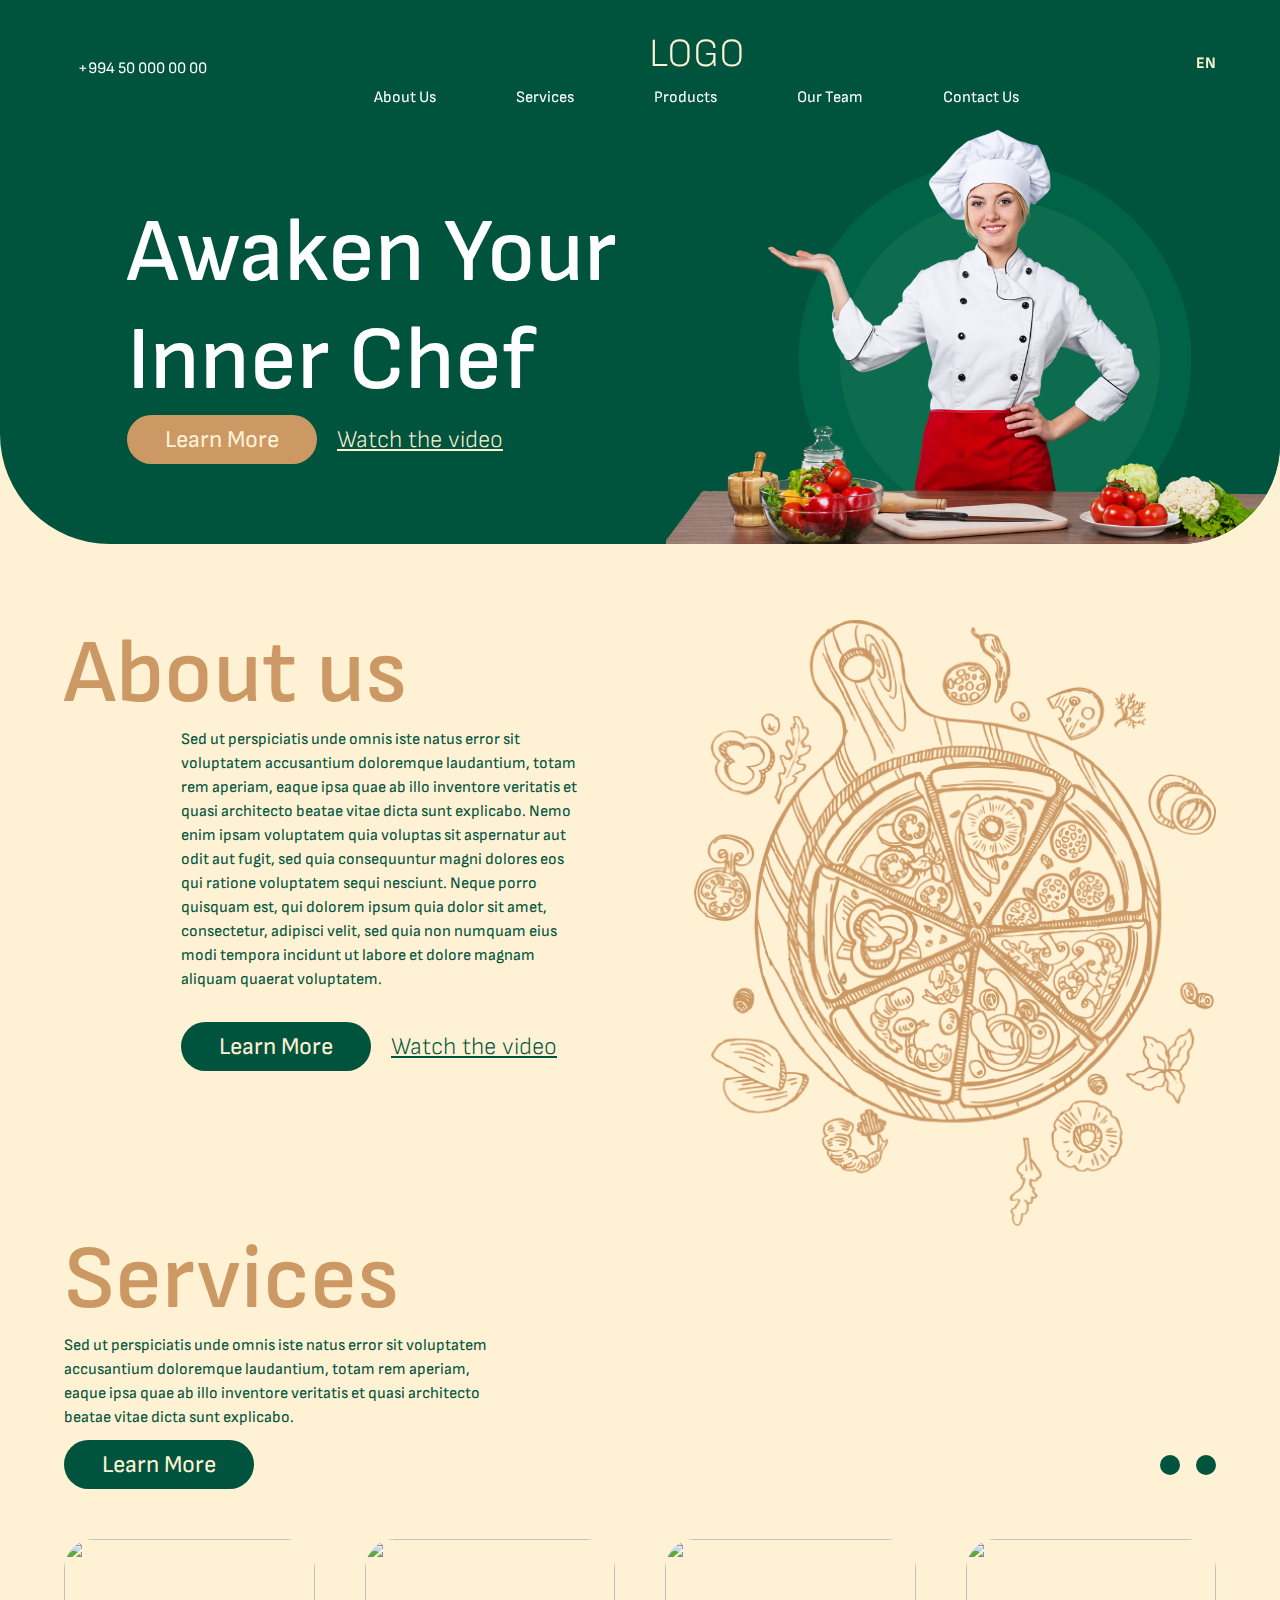
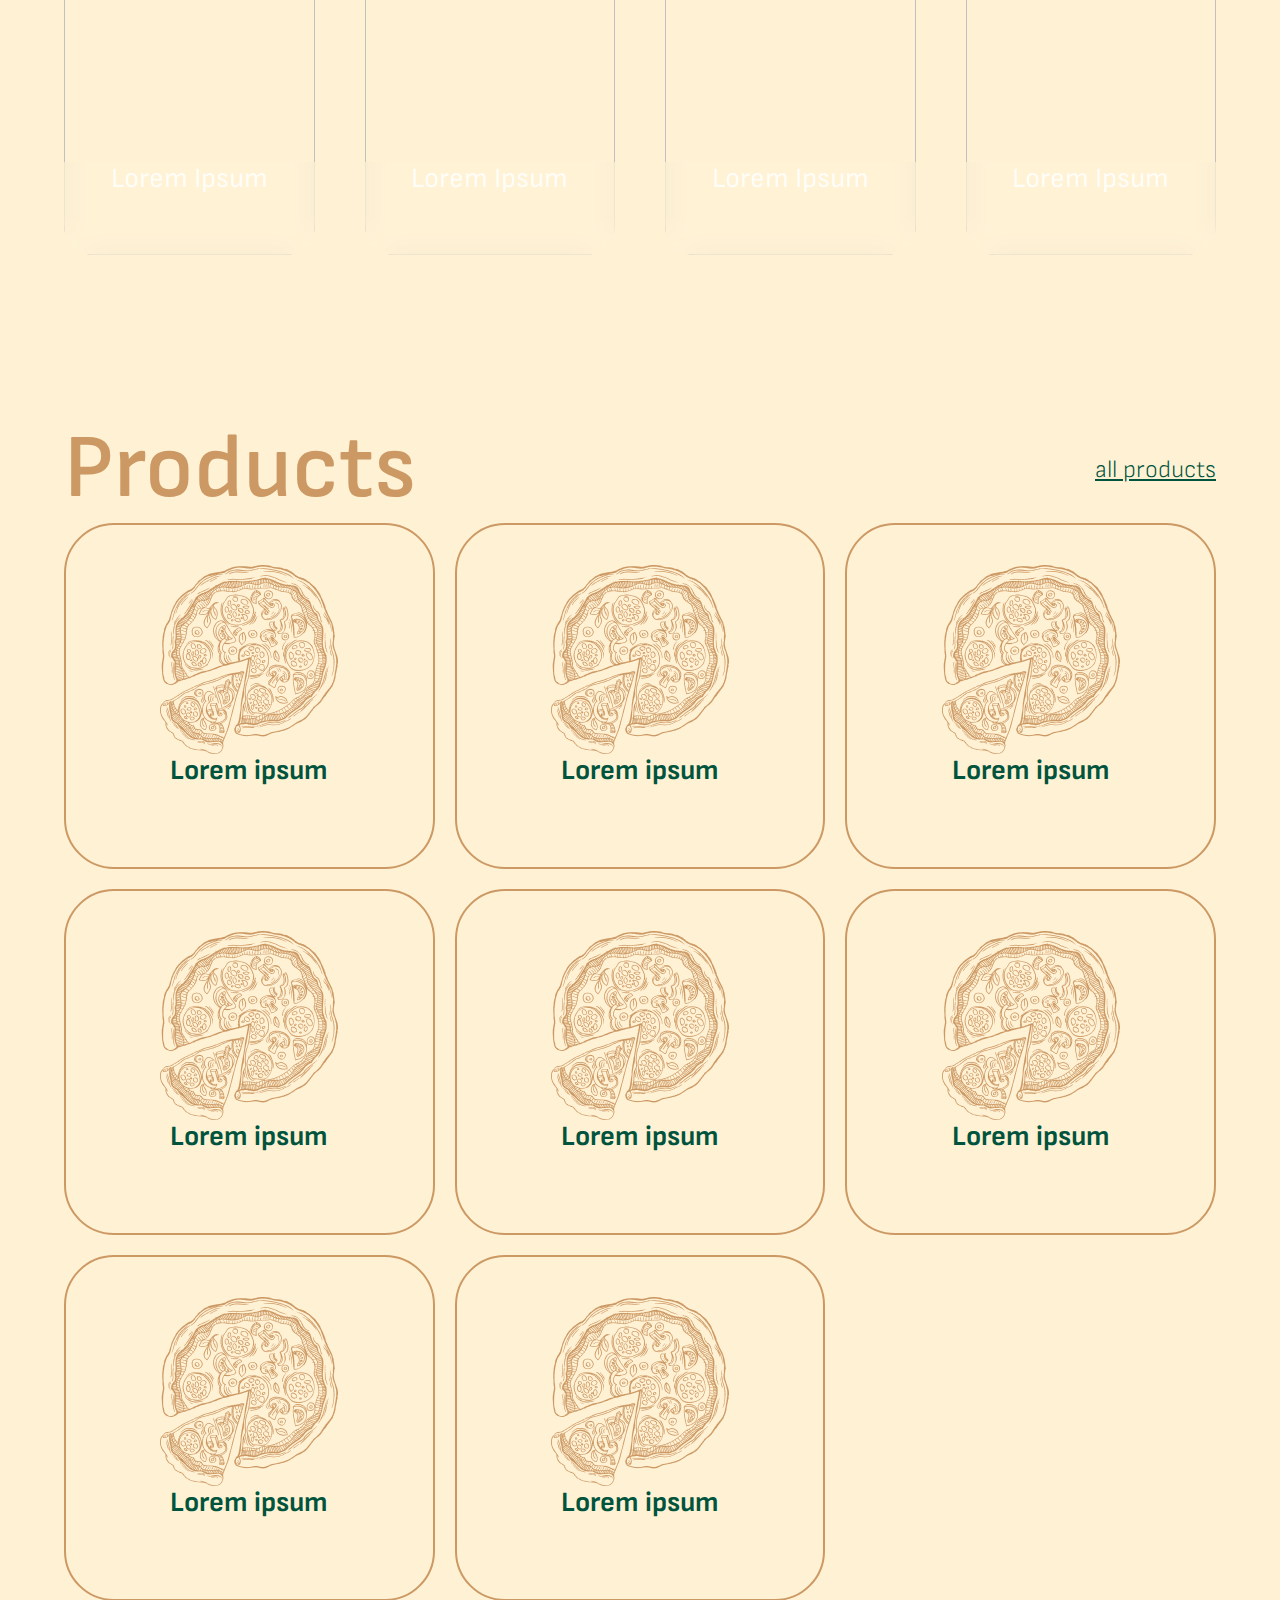
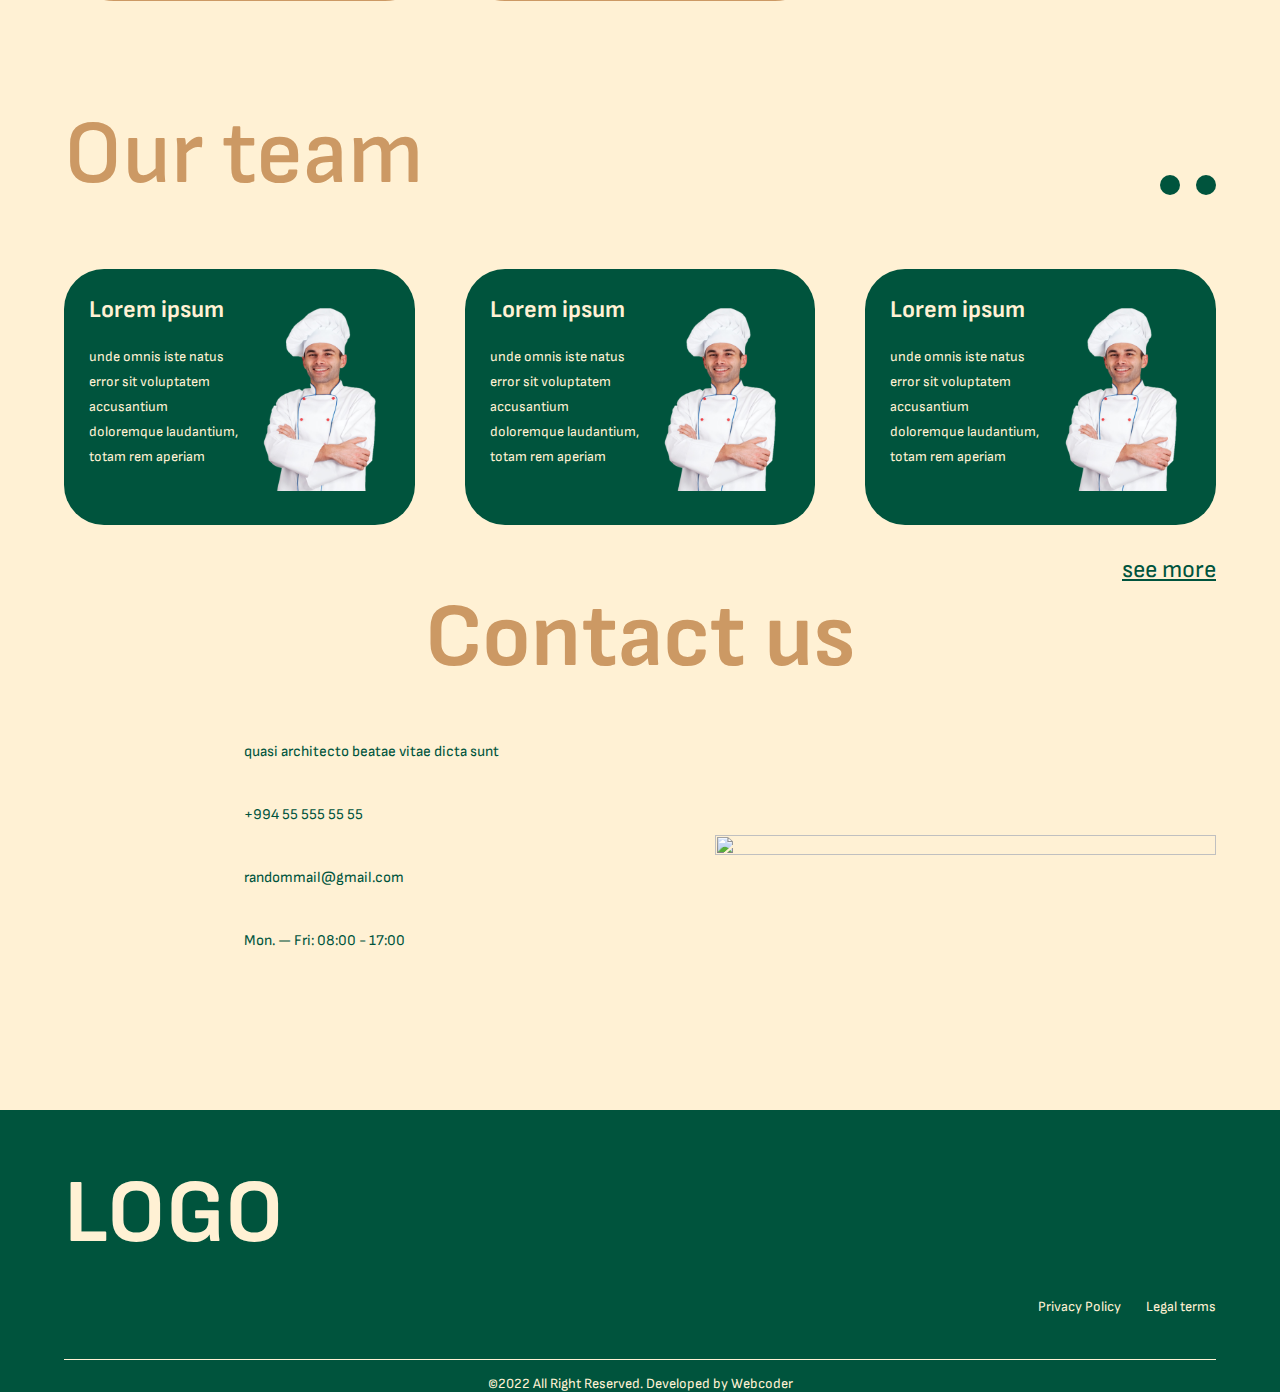
==== commit e15b6300: "Task Completed" ====
--- a/Chefs/index.html
+++ b/Chefs/index.html
@@ -4,6 +4,8 @@
     <meta charset="UTF-8" />
     <meta name="viewport" content="width=device-width, initial-scale=1.0" />
     <title>Document</title>
+    <link rel="stylesheet" href="./assets/css/main.css" />
+    <link rel="stylesheet" href="./assets/css/general.css" />
     <link rel="stylesheet" href="./assets/css/style.css" />
     <script
       src="https://kit.fontawesome.com/e364c2e59c.js"
@@ -44,6 +46,30 @@
               <li><a href="#team">Our Team</a></li>
               <li><a href="#contact">Contact Us</a></li>
             </ul>
+            <div class="mob__language-wrapper">
+              <div class="sl-nav">
+                <ul>
+                  <li class="visited__en">
+                    <i class="fa-solid fa-earth-americas"></i> <b>EN</b>
+                    <div class="triangle"></div>
+                    <ul>
+                      <li>
+                        <i class="sl-flag flag-az"><div></div></i>
+                        <span class="active">AZ</span>
+                      </li>
+                      <li>
+                        <i class="sl-flag flag-ru"><div></div></i>
+                        <span>RU</span>
+                      </li>
+                      <li>
+                        <i class="sl-flag flag-en"><div></div></i>
+                        <span>EN</span>
+                      </li>
+                    </ul>
+                  </li>
+                </ul>
+              </div>
+            </div>
           </div>
           <div class="desktop">
             <div class="logo">
@@ -57,9 +83,27 @@
               <li><a href="#contact">Contact Us</a></li>
             </ul>
           </div>
-          <div class="language">
-            <a href="#"><i class="fa-solid fa-earth-americas"></i></a>
-            <a href="#">En</a>
+          <div class="language-wrapper">
+            <div class="sl-nav">
+              <ul>
+                <li class="visited__en">
+                  <i class="fa-solid fa-earth-americas"></i> <b>EN</b>
+                  <div class="triangle"></div>
+                  <ul>
+                    <li>
+                      <i class="sl-flag flag-az"><div></div></i>
+                      <span class="active">AZ</span>
+                    </li>
+                    <li>
+                      <i class="sl-flag flag-ru"><div></div></i> <span>RU</span>
+                    </li>
+                    <li>
+                      <i class="sl-flag flag-en"><div></div></i> <span>EN</span>
+                    </li>
+                  </ul>
+                </li>
+              </ul>
+            </div>
           </div>
         </div>
       </nav>
@@ -94,7 +138,7 @@
               et dolore magnam aliquam quaerat voluptatem.
             </p>
             <div class="about__buttons">
-              <a href="#" class="learn__button">Learn More</a>
+              <a href="./about.html" class="learn__button">Learn More</a>
               <a href="#" class="wathc__button">Watch the video</a>
             </div>
           </div>
@@ -115,7 +159,7 @@
             </p>
             <div class="services__more">
               <div class="services__button">
-                <a href="#" class="learn__button">Learn More</a>
+                <a href="./service.html" class="learn__button">Learn More</a>
               </div>
               <div class="services__arrow">
                 <i class="fa-solid fa-arrow-left left__arrow"></i>
@@ -134,8 +178,7 @@
                   <div class="slide__opacity">
                     <p>Lorem Ipsum</p>
                   </div>
-                  A</a
-                >
+                </a>
               </div>
               <div class="swiper-slide service__card">
                 <a href="#">
@@ -146,8 +189,7 @@
                   <div class="slide__opacity">
                     <p>Lorem Ipsum</p>
                   </div>
-                  A</a
-                >
+                </a>
               </div>
               <div class="swiper-slide service__card">
                 <a href="#">
@@ -158,8 +200,7 @@
                   <div class="slide__opacity">
                     <p>Lorem Ipsum</p>
                   </div>
-                  A</a
-                >
+                </a>
               </div>
               <div class="swiper-slide service__card">
                 <a href="#">
@@ -170,8 +211,7 @@
                   <div class="slide__opacity">
                     <p>Lorem Ipsum</p>
                   </div>
-                  A</a
-                >
+                </a>
               </div>
               <div class="swiper-slide service__card">
                 <a href="#">
@@ -182,8 +222,7 @@
                   <div class="slide__opacity">
                     <p>Lorem Ipsum</p>
                   </div>
-                  A</a
-                >
+                </a>
               </div>
             </div>
           </div>
@@ -193,7 +232,7 @@
         <div class="container">
           <div class="products__text">
             <h2>Products</h2>
-            <a href="#">all products</a>
+            <a href="./products.html">all products</a>
           </div>
           <div class="products__list">
             <a href="#">
@@ -379,14 +418,14 @@
             </div>
           </div>
           <div class="see__more">
-            <a href="#">see more</a>
+            <a href="./team.html">see more</a>
           </div>
         </div>
       </section>
       <section id="contact" class="contact">
         <div class="container">
           <div class="contact__text">
-            <h2>Contact us</h2>
+            <a href="./contact.html"><h2>Contact us</h2></a>
           </div>
           <div class="contact__menu">
             <div class="social">
@@ -424,30 +463,31 @@
           </div>
         </div>
       </section>
-      <footer>
-        <div class="container">
-          <div class="logo">
-            <a href="#"><h2>LOGO</h2></a>
-          </div>
-          <div class="footer__text">
-            <div class="social__icons">
-              <a href="#"><i class="fa-brands fa-instagram"></i></a>
-              <a href="#"><i class="fa-brands fa-facebook"></i></a>
-              <a href="#"><i class="fa-brands fa-whatsapp"></i></a>
-            </div>
-            <div class="rules">
-              <a href="#">Privacy Policy</a>
-              <a href="#">Legal terms </a>
-            </div>
-          </div>
-        </div>
-        <div class="copyright__text">
-          <a href="#">©2022 All Right Reserved. Developed by Webcoder</a>
-        </div>
-      </footer>
     </main>
+    <footer>
+      <div class="container">
+        <div class="logo">
+          <a href="#"><h2>LOGO</h2></a>
+        </div>
+        <div class="footer__text">
+          <div class="social__icons">
+            <a href="#"><i class="fa-brands fa-instagram"></i></a>
+            <a href="#"><i class="fa-brands fa-facebook"></i></a>
+            <a href="#"><i class="fa-brands fa-whatsapp"></i></a>
+          </div>
+          <div class="rules">
+            <a href="./privacy.html">Privacy Policy</a>
+            <a href="#">Legal terms </a>
+          </div>
+        </div>
+      </div>
+      <div class="copyright__text">
+        <a href="#">©2022 All Right Reserved. Developed by Webcoder</a>
+      </div>
+    </footer>
 
     <script src="https://cdn.jsdelivr.net/npm/swiper@11/swiper-bundle.min.js"></script>
     <script src="./script.js"></script>
+    <script src="./slider.js"></script>
   </body>
 </html>
--- a/Chefs/assets/css/main.css
+++ b/Chefs/assets/css/main.css
@@ -0,0 +1,533 @@
+header .header__title {
+  display: flex;
+  padding-top: 12rem;
+}
+
+header .header__title .main__title {
+  display: flex;
+  flex-direction: column;
+  justify-content: center;
+  padding-left: 12.7rem;
+}
+
+header .header__title .main__title h2 {
+  font-size: 9rem;
+  color: #ffffff;
+  font-weight: 500;
+}
+
+header .header__title .main__title .title__buttons {
+  display: flex;
+  flex-wrap: wrap;
+  gap: 2rem;
+  align-items: center;
+}
+
+header .header__title .main__title .title__buttons .watch__button {
+  color: #fff1d4;
+  font-size: 2.4rem;
+  font-weight: 300;
+  text-decoration: underline;
+}
+
+header .header__title .main__title .title__buttons .learn__button {
+  border-radius: 70px;
+  padding: 10px 38px;
+  color: #fff1d4;
+  gap: 10px;
+  font-size: 2.4rem;
+  background-color: #cc9964;
+}
+
+header .header__title .main__title-img {
+  z-index: 1;
+  position: relative;
+}
+
+header .header__title .main__title-img img {
+  z-index: 99;
+  position: relative;
+}
+
+.about {
+  padding-top: 7.6rem;
+}
+
+.about .container {
+  display: flex;
+  flex-wrap: wrap;
+  gap: 10.7rem;
+}
+
+.about .about__text {
+  flex: 1;
+}
+
+.about .about__text h2 {
+  font-size: 9rem;
+  color: #cc9964;
+  font-weight: 600;
+}
+
+.about .about__text p {
+  font-size: 1.6rem;
+  color: #00543d;
+  line-height: 2.4rem;
+  padding-left: 11.7rem;
+}
+
+.about .about__img {
+  flex: 1;
+}
+
+.about .about__buttons {
+  display: flex;
+  gap: 2rem;
+  padding-top: 3rem;
+  align-items: center;
+  padding-left: 11.7rem;
+}
+
+.about .about__buttons .wathc__button {
+  color: #00543d;
+  font-size: 2.4rem;
+  font-weight: 300;
+  text-decoration: underline;
+}
+
+.about .about__buttons .learn__button {
+  border-radius: 70px;
+  padding: 10px 38px;
+  color: #fff1d4;
+  gap: 10px;
+  font-size: 2.4rem;
+  background-color: #00543d;
+}
+
+.services .services__text h2 {
+  font-size: 9rem;
+  color: #cc9964;
+  font-weight: 600;
+}
+
+.services .services__text p {
+  font-size: 1.6rem;
+  color: #00543d;
+  max-width: 44.7rem;
+  line-height: 2.4rem;
+  padding-bottom: 2rem;
+}
+
+.services .services__text .learn__button {
+  border-radius: 70px;
+  padding: 10px 38px;
+  color: #fff1d4;
+  gap: 10px;
+  font-size: 2.4rem;
+  background-color: #00543d;
+}
+
+.services .services__more {
+  display: flex;
+  align-items: center;
+  justify-content: space-between;
+}
+
+.services .services__more i {
+  background-color: #00543d;
+  font-size: 3.4rem;
+  color: #fff1d4;
+  border-radius: 50%;
+  padding: 1rem;
+}
+
+.services .services__more .services__arrow {
+  display: flex;
+  gap: 1.6rem;
+  align-items: center;
+}
+
+.services .services__more .services__arrow i {
+  cursor: pointer;
+}
+
+.swiper .service__card {
+  margin-top: 6rem;
+  height: 31.6rem;
+  position: relative;
+}
+
+.swiper .service__card img {
+  border-radius: 3rem;
+  object-fit: cover;
+  position: relative;
+}
+
+.slide__opacity {
+  position: absolute;
+  backdrop-filter: blur(10px);
+  opacity: 80%;
+  height: 93.28px;
+  z-index: 99;
+  text-align: center;
+  color: #fff;
+  bottom: 0;
+  font-size: 2.8rem;
+  left: 0;
+  width: 100%;
+  gap: 0px;
+  border-radius: 0px 0px 30px 30px;
+}
+
+.products {
+  padding-top: 16rem;
+}
+
+.products .products__text {
+  display: flex;
+  align-items: center;
+  justify-content: space-between;
+}
+
+.products .products__text a {
+  color: #00543d;
+  font-size: 2.4rem;
+  text-decoration: underline;
+  font-weight: 300;
+}
+
+.products .products__text h2 {
+  font-size: 9rem;
+  color: #cc9964;
+  font-weight: 600;
+}
+
+.products__list {
+  display: grid;
+  grid-template-columns: repeat(auto-fill, minmax(28rem, 1fr));
+  gap: 2rem;
+}
+
+.products__list .product {
+  border: 2px solid #cc9964;
+  border-radius: 50px;
+  padding: 40px 40px 80px 40px;
+}
+
+.products__list .product .product__img {
+  width: 17.8rem;
+  margin: 0 auto;
+}
+
+.products__list .product .product__text h3 {
+  font-size: 2.8rem;
+  color: #00543d;
+  text-align: center;
+}
+
+.team {
+  margin-top: 10rem;
+}
+
+.team .team__text {
+  display: flex;
+  align-items: center;
+  justify-content: space-between;
+}
+
+.team .team__text h2 {
+  color: #cc9964;
+  font-size: 9rem;
+  font-weight: 600;
+  padding-bottom: 6rem;
+}
+
+.team .team__text i {
+  background-color: #00543d;
+  font-size: 3.4rem;
+  color: #fff1d4;
+  border-radius: 50%;
+  padding: 1rem;
+}
+
+.team__arrow {
+  display: flex;
+  gap: 1.6rem;
+  align-items: center;
+}
+.team__arrow i {
+  cursor: pointer;
+}
+.team__card {
+  display: flex;
+  align-items: center;
+  background-color: #00543d;
+  border-radius: 4rem;
+  padding: 2.6rem 2.5rem;
+}
+
+.team__card > div {
+  flex: 1;
+}
+
+.team__card-text h3 {
+  font-size: 2.4rem;
+  color: #fff1d4;
+  padding-bottom: 2rem;
+}
+
+.team__card-text p {
+  font-size: 1.4rem;
+  color: #fff1d4;
+  line-height: 2.5rem;
+  padding-bottom: 3rem;
+}
+
+.team__card-img {
+  height: auto;
+}
+
+.see__more {
+  text-align: end;
+  margin-top: 3rem;
+}
+.see__more a {
+  font-size: 2.4rem;
+  color: #00543d;
+  text-decoration: underline;
+}
+
+.contact .contact__text h2 {
+  color: #cc9964;
+  font-size: 9rem;
+  text-align: center;
+  margin-bottom: 5rem;
+}
+
+.contact .contact__menu {
+  display: flex;
+  align-items: center;
+  flex-wrap: wrap;
+}
+
+.contact__menu .social {
+  display: flex;
+  flex: 1;
+  margin-left: 15rem;
+  flex-direction: column;
+  gap: 4.4rem;
+}
+
+.contact__menu .social ul li {
+  display: flex;
+  align-items: center;
+  gap: 3rem;
+}
+
+.contact__menu .social ul li a {
+  font-size: 1.5rem;
+  color: #00543d;
+}
+
+.contact__menu .social ul li i {
+  font-size: 2.3rem;
+  color: #00543d;
+}
+
+.contact__menu .contact__map {
+  flex: 1;
+}
+
+@media screen and (max-width: 1272px) {
+  header .header__title {
+    flex-wrap: wrap;
+  }
+
+  header .header__title .main__title {
+    padding: 0;
+    margin: 0 auto;
+    text-align: center;
+    align-items: center;
+  }
+
+  header .header__title .main__title-img {
+    margin: 0 auto;
+  }
+  .about .container {
+    flex-direction: column;
+  }
+  .about .about__img {
+    margin: 0 auto;
+  }
+}
+
+@media screen and (max-width: 1024px) {
+  .about .container {
+    flex-direction: column;
+  }
+  .about .about__img {
+    margin: 0 auto;
+  }
+}
+
+@media screen and (max-width: 768px) {
+  header nav .container .phone {
+    display: none;
+  }
+
+  header .header__title .main__title-img img {
+    border-radius: 0 0 30px 30px;
+  }
+
+  header .header__title {
+    flex-wrap: wrap;
+  }
+
+  header nav .container .nav ul {
+    display: none;
+  }
+
+  header .header__title .main__title h2 {
+    font-size: 4.4rem;
+    margin-bottom: 4rem;
+  }
+
+  header .header__title .main__title {
+    padding: 0 2rem;
+  }
+
+  header .header__title .main__title .title__buttons .learn__button {
+    margin-bottom: 3rem;
+  }
+
+  header .header__title .main__title .title__buttons .wathc__button {
+    margin-bottom: 3rem;
+  }
+
+  header .header__title .main__title-img {
+    height: 473px;
+  }
+
+  .about .about__text h2 {
+    font-size: 4.4rem;
+  }
+
+  .about .about__text p {
+    padding: 0;
+  }
+
+  .about .about__buttons {
+    padding: 0;
+    justify-content: center;
+    flex-wrap: wrap;
+    margin-top: 3rem;
+  }
+
+  .about .about__buttons .learn__button {
+    width: 100%;
+    text-align: center;
+  }
+
+  .about .about__img {
+    flex: auto;
+  }
+
+  .services .services__text h2 {
+    font-size: 4.4rem;
+  }
+
+  .services .services__text p {
+    margin-bottom: 3rem;
+  }
+
+  .services .services__more .services__arrow {
+    display: none;
+  }
+
+  .products__list {
+    display: flex;
+    flex-direction: column;
+  }
+
+  .products__list .product {
+    padding: 20px 20px 40px 20px;
+  }
+
+  .products .products__text h2 {
+    font-size: 4.4rem;
+    padding-bottom: 3rem;
+  }
+
+  .products .products__text a {
+    display: none;
+  }
+
+  .products {
+    padding-top: 9rem;
+  }
+
+  .team .team__text h2 {
+    font-size: 4.4rem;
+  }
+
+  .team__arrow {
+    display: none;
+  }
+
+  .team__card-text h3 {
+    font-size: 1.6rem;
+  }
+
+  .team__card-text p {
+    font-size: 1rem;
+  }
+  .see__more {
+    text-align: center;
+  }
+
+  .contact .contact__text h2 {
+    font-size: 4.4rem;
+    text-align: left;
+    margin-top: 7rem;
+  }
+
+  .contact__menu .social {
+    margin: 0;
+  }
+
+  .contact__menu .contact__map {
+    flex: auto;
+    margin-top: 6rem;
+  }
+
+  .contact {
+    padding: 0;
+  }
+
+  .contact .container {
+    max-width: 100%;
+  }
+
+  .contact .container .contact__text {
+    padding: 0 2rem;
+  }
+  .contact .container .social {
+    padding: 0 2rem;
+  }
+
+  header .header__title .main__title .title__buttons {
+    flex-direction: column;
+  }
+}
+
+@media screen and (max-width: 992px) {
+  header .header__title {
+    flex-wrap: wrap;
+  }
+  header .header__title .main__title {
+    padding: 0;
+    margin: 0 auto;
+    text-align: center;
+    align-items: center;
+  }
+}
--- a/Chefs/assets/css/general.css
+++ b/Chefs/assets/css/general.css
@@ -0,0 +1,410 @@
+.hamburger {
+  background-color: transparent;
+  border: none;
+}
+
+.hamburger,
+.navigation {
+  display: none;
+  transition: transform 0.3s 0.1s ease-in-out;
+}
+
+.hamburger__box {
+  width: 35px;
+  height: 24px;
+  display: inline-block;
+  position: relative;
+  background-color: transparent;
+}
+.hamburger__inner {
+  width: 100%;
+  height: 3px;
+  background-color: #fff;
+  position: absolute;
+  left: 0;
+  top: 50%;
+  transform: translateY(-50%);
+  transition: background-color 0.1s 0.2s ease-in-out;
+}
+.hamburger__inner::before,
+.hamburger__inner::after {
+  width: 100%;
+  height: 3px;
+  background-color: #fff;
+  position: absolute;
+  content: "";
+  left: 0;
+  transition: transform 0.2s 0.2s ease-in-out;
+}
+.hamburger__inner::before {
+  top: -10px;
+}
+.hamburger__inner::after {
+  top: 10px;
+}
+.hamburger--active .hamburger__inner {
+  background-color: transparent;
+}
+.hamburger--active .hamburger__inner:before {
+  transform: translateY(10px) rotate(45deg);
+}
+.hamburger--active .hamburger__inner:after {
+  transform: translateY(-10px) rotate(-45deg);
+}
+.navigation {
+  width: 15rem;
+  background-color: #004432;
+  position: absolute;
+  top: 0;
+  left: 0;
+  transform: translateX(-23rem);
+}
+.navigation--active {
+  transform: translateX(0px);
+}
+
+.navigation .logo h1 {
+  padding: 2rem 2rem;
+}
+
+.navigation ul {
+  flex-direction: column;
+  padding: 0 2rem;
+  gap: 3rem;
+}
+
+.navigation ul li {
+  font-size: 1.6rem;
+}
+
+header {
+  background: #00543d;
+  border-radius: 0 0 100px 110px;
+  position: relative;
+  z-index: 1;
+  overflow: hidden;
+}
+
+header nav {
+  padding-top: 3rem;
+  width: 100%;
+  position: fixed;
+  top: 0;
+  z-index: 1000;
+  background: transparent;
+  transition: background 0.3s ease;
+}
+
+nav.scrolled {
+  opacity: 0.8;
+  background-color: #00543d;
+  padding-bottom: 1rem;
+}
+
+header nav .container {
+  display: flex;
+  align-items: center;
+  justify-content: space-between;
+}
+
+header nav .container .nav {
+  text-align: center;
+}
+
+header nav .container .desktop .logo {
+  text-align: center;
+  margin-bottom: 1rem;
+}
+
+header nav .container .desktop ul {
+  display: flex;
+  gap: 8rem;
+}
+
+header nav .container .desktop ul li {
+  font-size: 1.6rem;
+}
+
+header nav .container .phone {
+  font-size: 1.6rem;
+  color: #fff;
+}
+header nav .container .phone i {
+  padding-right: 1.4rem;
+}
+
+header nav .container .logo h1 {
+  font-size: 4rem;
+  color: #fff1d4;
+  font-weight: 300;
+}
+
+.sl-nav {
+  display: inline;
+}
+.sl-nav ul {
+  margin: 0;
+  padding: 0;
+  list-style: none;
+  position: relative;
+  display: inline-block;
+}
+.sl-nav li {
+  cursor: pointer;
+  padding-bottom: 10px;
+  color: #fff1d4;
+  font-size: 1.6rem;
+}
+.sl-nav li ul {
+  display: none;
+}
+.sl-nav li:hover ul {
+  position: absolute;
+  top: 29px;
+  right: -15px;
+  display: block;
+  background: #fff;
+  width: 120px;
+  padding-top: 0px;
+  z-index: 1;
+  border-radius: 5px;
+  box-shadow: 0px 0px 20px rgba(0, 0, 0, 0.2);
+}
+.sl-nav li:hover .triangle {
+  position: absolute;
+  top: 15px;
+  right: -10px;
+  z-index: 10;
+  height: 14px;
+  overflow: hidden;
+  width: 30px;
+  background: transparent;
+}
+.sl-nav li:hover .triangle:after {
+  content: "";
+  display: block;
+  z-index: 20;
+  width: 15px;
+  transform: rotate(45deg) translateY(0px) translatex(10px);
+  height: 15px;
+  background: #fff;
+  border-radius: 2px 0px 0px 0px;
+  box-shadow: 0px 0px 20px rgba(0, 0, 0, 0.2);
+}
+.sl-nav li ul li {
+  position: relative;
+  text-align: left;
+  background: transparent;
+  padding: 15px 15px;
+  padding-bottom: 0;
+  z-index: 2;
+  font-size: 15px;
+  color: #3c3c3c;
+}
+.sl-nav li ul li:last-of-type {
+  padding-bottom: 15px;
+}
+.sl-nav li ul li span {
+  padding-left: 5px;
+}
+.sl-nav li ul li span:hover,
+.sl-nav li ul li span.active {
+  color: #146c78;
+}
+.sl-flag {
+  display: inline-block;
+  box-shadow: 0px 0px 3px rgba(0, 0, 0, 0.4);
+  width: 15px;
+  height: 15px;
+  background: #aaa;
+  border-radius: 50%;
+  position: relative;
+  top: 2px;
+  overflow: hidden;
+}
+.visited__en {
+  display: flex;
+  align-items: center;
+}
+.visited__en i {
+  padding-right: 1rem;
+}
+.flag-az {
+  background-size: cover !important;
+  background-position: center center;
+  background-repeat: no-repeat !important;
+  background: url("../img/az-flag.png");
+}
+.flag-ru {
+  background-size: cover !important;
+  background: url("../img/ru-flag.png");
+  background-position: center center;
+}
+
+.flag-en {
+  background-size: cover !important;
+  background: url("../img/us-flag.png");
+  background-position: center center;
+}
+
+/* FOOTER */
+footer {
+  margin-top: 160px;
+  background-color: #00543d;
+}
+
+footer .container {
+  border-bottom: 1px solid #fff1d4;
+}
+
+footer .logo h2 {
+  font-size: 9rem;
+  color: #fff1d4;
+  grid-row: 600;
+  margin-bottom: 3rem;
+  padding-top: 5rem;
+}
+
+footer .social__icons {
+  display: flex;
+  align-items: center;
+  gap: 2.5rem;
+}
+
+footer .social__icons a i {
+  font-size: 2rem;
+  color: #fff1d4;
+}
+
+footer .footer__text {
+  display: flex;
+  align-items: center;
+  justify-content: space-between;
+  padding-bottom: 4.4rem;
+}
+
+footer .footer__text a {
+  font-size: 1.4rem;
+  color: #fff1d4;
+}
+
+footer .footer__text .rules {
+  display: flex;
+  align-items: center;
+  gap: 2.5rem;
+}
+
+footer .copyright__text {
+  text-align: center;
+  padding-top: 1.5rem;
+}
+
+footer .copyright__text a {
+  font-size: 1.4rem;
+  color: #fff1d4;
+}
+
+.go-top {
+  position: fixed;
+  bottom: 2em;
+  right: 2em;
+  text-decoration: none;
+  color: #00543d;
+  background-color: #fff1d4;
+  font-size: 12px;
+  border-radius: 50%;
+  padding: 1em;
+  border: 1px solid;
+  display: none;
+  cursor: pointer;
+}
+
+.go-top i {
+  font-size: 2rem;
+}
+
+.go-top:hover {
+  background-color: #00543d;
+  color: #fff1d4;
+}
+
+@media screen and (max-width: 768px) {
+  header nav .container .phone {
+    display: none;
+  }
+  header nav .container .nav ul {
+    display: none;
+  }
+  .container {
+    max-width: 90%;
+  }
+  .language-wrapper {
+    display: none;
+  }
+
+  .desktop {
+    display: none;
+  }
+  .buttons-desk {
+    display: none;
+  }
+  nav ul {
+    justify-content: center;
+  }
+  .hamburger,
+  .navigation {
+    display: block;
+    position: absolute;
+    right: 2rem;
+  }
+
+  .mob__language-wrapper {
+    margin-top: 1rem;
+  }
+
+  .navigation {
+    height: 100%;
+    width: 23rem;
+    display: flex;
+    flex-direction: column;
+    align-items: center;
+    position: fixed;
+    z-index: 999;
+  }
+
+  nav.scrolled {
+    background-color: transparent;
+  }
+
+
+  /* Footer */
+  footer .logo h2 {
+    font-size: 5rem;
+  }
+
+  footer .social__icons {
+    margin-bottom: 5rem;
+  }
+
+  footer .footer__text {
+    flex-direction: column;
+    align-items: baseline;
+  }
+  footer .footer__text .rules {
+    flex-direction: column;
+    align-items: baseline;
+  }
+
+  footer .copyright__text {
+    padding: 2rem 3.2rem;
+  }
+}
+
+@media screen and (max-width: 992px) {
+  header nav .container .phone {
+    display: none;
+  }
+  header nav .container {
+    justify-content: center;
+  }
+}--- a/Chefs/assets/css/style.css
+++ b/Chefs/assets/css/style.css
@@ -32,858 +32,7 @@
 }
 
 .container {
-  max-width: 90%;
-  /* max-width: 137.9rem; */
+  max-width: 1380px;
   margin: 0 auto;
-  width: 100%;
-}
-
-.hamburger {
-  background-color: transparent;
-  border: none;
-}
-
-.hamburger,
-.navigation {
-  display: none;
-  transition: transform 0.3s 0.1s ease-in-out;
-}
-
-.hamburger__box {
-  width: 35px;
-  height: 24px;
-  display: inline-block;
-  position: relative;
-  background-color: transparent;
-}
-.hamburger__inner {
-  width: 100%;
-  height: 3px;
-  background-color: #fff;
-  position: absolute;
-  left: 0;
-  top: 50%;
-  transform: translateY(-50%);
-  transition: background-color 0.1s 0.2s ease-in-out;
-}
-.hamburger__inner::before,
-.hamburger__inner::after {
-  width: 100%;
-  height: 3px;
-  background-color: #fff;
-  position: absolute;
-  content: "";
-  left: 0;
-  transition: transform 0.2s 0.2s ease-in-out;
-}
-.hamburger__inner::before {
-  top: -10px;
-}
-.hamburger__inner::after {
-  top: 10px;
-}
-.hamburger--active .hamburger__inner {
-  background-color: transparent;
-}
-.hamburger--active .hamburger__inner:before {
-  transform: translateY(10px) rotate(45deg);
-}
-.hamburger--active .hamburger__inner:after {
-  transform: translateY(-10px) rotate(-45deg);
-}
-.navigation {
-  width: 15rem;
-  background-color: #004432;
-  position: absolute;
-  top: 0;
-  left: 0;
-  transform: translateX(-23rem);
-}
-.navigation--active {
-  transform: translateX(0px);
-}
-
-.navigation .logo h1 {
-  padding: 2rem 2rem;
-}
-
-.navigation ul {
-  flex-direction: column;
-  padding: 0 2rem;
-  gap: 3rem;
-}
-
-.navigation ul li {
-  font-size: 1.6rem;
-}
-
-header {
-  background: #00543d;
-  border-radius: 0 0 100px 110px;
-  position: relative;
-  z-index: 1;
-  overflow: hidden;
-}
-
-header nav {
-  padding-top: 3rem;
-  width: 100%;
-  position: fixed;
-  top: 0;
-  z-index: 1000;
-  background: transparent;
-  transition: background 0.3s ease;
-}
-
-nav.scrolled {
-  background-color: #00543d;
-  padding-bottom: 1rem;
-}
-
-header nav .container {
-  display: flex;
-  align-items: center;
-  justify-content: space-between;
-}
-
-header nav .container .nav {
-  text-align: center;
-}
-
-header nav .container .desktop .logo {
-  text-align: center;
-  margin-bottom: 1rem;
-}
-
-header nav .container .desktop ul {
-  display: flex;
-  gap: 8rem;
-}
-
-header nav .container .desktop ul li {
-  font-size: 1.6rem;
-}
-
-header nav .container .phone {
-  font-size: 1.6rem;
-  color: #fff;
-}
-header nav .container .phone i {
-  padding-right: 1.4rem;
-}
-
-header nav .container .logo h1 {
-  font-size: 4rem;
-  color: #fff1d4;
-  font-weight: 300;
-}
-
-header nav .container .language {
-  display: flex;
-  align-items: center;
-}
-
-header nav .container .language i {
-  font-size: 2.4rem;
-  padding-right: 2rem;
-  color: #fff;
-}
-
-header nav .container .language a {
-  font-size: 1.6rem;
-}
-
-header .header__title {
-  display: flex;
-  padding-top: 12rem;
-}
-
-header .header__title .main__title {
-  display: flex;
-  flex-direction: column;
-  justify-content: center;
-  padding-left: 12.7rem;
-}
-
-header .header__title .main__title h2 {
-  font-size: 9rem;
-  color: #ffffff;
-  font-weight: 500;
-}
-
-header .header__title .main__title .title__buttons {
-  display: flex;
-  flex-wrap: wrap;
-  gap: 2rem;
-  align-items: center;
-}
-
-header .header__title .main__title .title__buttons .watch__button {
-  color: #fff1d4;
-  font-size: 2.4rem;
-  font-weight: 300;
-  text-decoration: underline;
-}
-
-header .header__title .main__title .title__buttons .learn__button {
-  border-radius: 70px;
-  padding: 10px 38px;
-  color: #fff1d4;
-  gap: 10px;
-  font-size: 2.4rem;
-  background-color: #cc9964;
-}
-
-header .header__title .main__title-img {
-  z-index: 1;
-  position: relative;
-}
-
-header .header__title .main__title-img img {
-  z-index: 99;
-  position: relative;
-}
-
-.about {
-  padding-top: 7.6rem;
-}
-
-.about .container {
-  display: flex;
-  flex-wrap: wrap;
-  gap: 10.7rem;
-}
-
-.about .about__text {
-  flex: 1;
-}
-
-.about .about__text h2 {
-  font-size: 9rem;
-  color: #cc9964;
-  font-weight: 600;
-}
-
-.about .about__text p {
-  font-size: 1.6rem;
-  color: #00543d;
-  line-height: 2.4rem;
-  padding-left: 11.7rem;
-}
-
-.about .about__img {
-  flex: 1;
-}
-
-.about .about__buttons {
-  display: flex;
-  gap: 2rem;
-  padding-top: 3rem;
-  align-items: center;
-  padding-left: 11.7rem;
-}
-
-.about .about__buttons .wathc__button {
-  color: #00543d;
-  font-size: 2.4rem;
-  font-weight: 300;
-  text-decoration: underline;
-}
-
-.about .about__buttons .learn__button {
-  border-radius: 70px;
-  padding: 10px 38px;
-  color: #fff1d4;
-  gap: 10px;
-  font-size: 2.4rem;
-  background-color: #00543d;
-}
-
-.services .services__text h2 {
-  font-size: 9rem;
-  color: #cc9964;
-  font-weight: 600;
-}
-
-.services .services__text p {
-  font-size: 1.6rem;
-  color: #00543d;
-  max-width: 44.7rem;
-  line-height: 2.4rem;
-  padding-bottom: 2rem;
-}
-
-.services .services__text .learn__button {
-  border-radius: 70px;
-  padding: 10px 38px;
-  color: #fff1d4;
-  gap: 10px;
-  font-size: 2.4rem;
-  background-color: #00543d;
-}
-
-.services .services__more {
-  display: flex;
-  align-items: center;
-  justify-content: space-between;
-}
-
-.services .services__more i {
-  background-color: #00543d;
-  font-size: 3.4rem;
-  color: #fff1d4;
-  border-radius: 50%;
-  padding: 1rem;
-}
-
-.services .services__more .services__arrow {
-  display: flex;
-  gap: 1.6rem;
-  align-items: center;
-}
-
-.services .services__more .services__arrow i {
-  cursor: pointer;
-}
-
-.swiper .service__card {
-  margin-top: 6rem;
-  height: 31.6rem;
-  position: relative;
-}
-
-.swiper .service__card img {
-  border-radius: 3rem;
-  object-fit: cover;
-  position: relative;
-}
-
-.slide__opacity {
-  position: absolute;
-  backdrop-filter: blur(10px);
-  opacity: 80%;
-  height: 93.28px;
-  z-index: 99;
-  text-align: center;
-  color: #fff;
-  bottom: 0;
-  font-size: 2.8rem;
-  left: 0;
-  width: 100%;
-  gap: 0px;
-  border-radius: 0px 0px 30px 30px;
-}
-
-.products {
-  padding-top: 16rem;
-}
-
-.products .products__text {
-  display: flex;
-  align-items: center;
-  justify-content: space-between;
-}
-
-.products .products__text a {
-  color: #00543d;
-  font-size: 2.4rem;
-  text-decoration: underline;
-  font-weight: 300;
-}
-
-.products .products__text h2 {
-  font-size: 9rem;
-  color: #cc9964;
-  font-weight: 600;
-}
-
-.products__list {
-  display: grid;
-  grid-template-columns: repeat(auto-fill, minmax(28rem, 1fr));
-  gap: 2rem;
-}
-
-.products__list .product {
-  border: 2px solid #cc9964;
-  border-radius: 50px;
-  padding: 40px 40px 80px 40px;
-}
-
-.products__list .product .product__img {
-  width: 17.8rem;
-  margin: 0 auto;
-}
-
-.products__list .product .product__text h3 {
-  font-size: 2.8rem;
-  color: #00543d;
-  text-align: center;
-}
-
-.team {
-  margin-top: 10rem;
-}
-
-.team .team__text {
-  display: flex;
-  align-items: center;
-  justify-content: space-between;
-}
-
-.team .team__text h2 {
-  color: #cc9964;
-  font-size: 9rem;
-  font-weight: 600;
-  padding-bottom: 6rem;
-}
-
-.team .team__text i {
-  background-color: #00543d;
-  font-size: 3.4rem;
-  color: #fff1d4;
-  border-radius: 50%;
-  padding: 1rem;
-}
-
-.team__arrow {
-  display: flex;
-  gap: 1.6rem;
-  align-items: center;
-}
-.team__arrow i {
-  cursor: pointer;
-}
-.team__card {
-  display: flex;
-  background-color: #00543d;
-  border-radius: 4rem;
-  padding: 2.6rem 3.5rem;
-}
-
-.team__card > div {
-  flex: 1;
-}
-
-.team__card-text h3 {
-  font-size: 2.4rem;
-  color: #fff1d4;
-  padding-bottom: 2rem;
-}
-
-.team__card-text p {
-  font-size: 1.4rem;
-  color: #fff1d4;
-  line-height: 2.5rem;
-  padding-bottom: 3rem;
-}
-
-.team__card-img {
-  height: auto;
-}
-
-.see__more {
-  text-align: end;
-  margin-top: 3rem;
-}
-.see__more a {
-  font-size: 2.4rem;
-  color: #00543d;
-  text-decoration: underline;
-}
-
-.contact {
-  padding-bottom: 16rem;
-}
-
-.contact .contact__text h2 {
-  color: #cc9964;
-  font-size: 9rem;
-  text-align: center;
-  margin-bottom: 5rem;
-}
-
-.contact .contact__menu {
-  display: flex;
-  align-items: center;
-  flex-wrap: wrap;
-}
-
-.contact__menu .social {
-  display: flex;
-  flex: 1;
-  margin-left: 15rem;
-  flex-direction: column;
-  gap: 4.4rem;
-}
-
-.contact__menu .social ul li {
-  display: flex;
-  align-items: center;
-  gap: 3rem;
-}
-
-.contact__menu .social ul li a {
-  font-size: 1.5rem;
-  color: #00543d;
-}
-
-.contact__menu .social ul li i {
-  font-size: 2.3rem;
-  color: #00543d;
-}
-
-.contact__menu .contact__map {
-  flex: 1;
-}
-
-footer {
-  background-color: #00543d;
-}
-
-footer .container {
-  border-bottom: 1px solid #fff1d4;
-}
-
-footer .logo h2 {
-  font-size: 9rem;
-  color: #fff1d4;
-  grid-row: 600;
-  margin-bottom: 3rem;
-  padding-top: 5rem;
-}
-
-footer .social__icons {
-  display: flex;
-  align-items: center;
-  gap: 2.5rem;
-}
-
-footer .social__icons a i {
-  font-size: 2rem;
-  color: #fff1d4;
-}
-
-footer .footer__text {
-  display: flex;
-  align-items: center;
-  justify-content: space-between;
-  padding-bottom: 4.4rem;
-}
-
-footer .footer__text a {
-  font-size: 1.4rem;
-  color: #fff1d4;
-}
-
-footer .footer__text .rules {
-  display: flex;
-  align-items: center;
-  gap: 2.5rem;
-}
-
-footer .copyright__text {
-  text-align: center;
-  padding-top: 1.5rem;
-}
-
-footer .copyright__text a {
-  font-size: 1.4rem;
-  color: #fff1d4;
-}
-
-.go-top {
-  position: fixed;
-  bottom: 2em;
-  right: 2em;
-  text-decoration: none;
-  color: #00543d;
-  background-color: #fff1d4;
-  font-size: 12px;
-  border-radius: 50%;
-  padding: 1em;
-  border: 1px solid;
-  display: none;
-  cursor: pointer;
-}
-
-.go-top i {
-  font-size: 2rem;
-}
-
-.go-top:hover {
-  background-color: #00543d;
-  color: #fff1d4;
-}
-
-@media screen and (max-width: 1272px) {
-  header .header__title {
-    flex-wrap: wrap;
-  }
-
-  header .header__title .main__title {
-    padding: 0;
-    margin: 0 auto;
-    text-align: center;
-    align-items: center;
-  }
-
-  header .header__title .main__title-img {
-    margin: 0 auto;
-  }
-  .about .container {
-    flex-direction: column;
-  }
-  .about .about__img {
-    margin: 0 auto;
-  }
-}
-
-@media screen and (max-width: 1024px) {
-  .about .container {
-    flex-direction: column;
-  }
-  .about .about__img {
-    margin: 0 auto;
-  }
-}
-
-@media screen and (max-width: 768px) {
-  header nav .container .phone {
-    display: none;
-  }
-
-  header .header__title .main__title-img img {
-    border-radius: 0 0 30px 30px;
-  }
-
-  header .header__title {
-    flex-wrap: wrap;
-  }
-
-  header nav .container .nav ul {
-    display: none;
-  }
-
-  header nav .container .language {
-    display: none;
-  }
-
-  header .header__title .main__title h2 {
-    font-size: 4.4rem;
-    margin-bottom: 4rem;
-  }
-
-  header .header__title .main__title {
-    padding: 0 2rem;
-  }
-
-  header .header__title .main__title .title__buttons .learn__button {
-    margin-bottom: 3rem;
-  }
-
-  header .header__title .main__title .title__buttons .wathc__button {
-    margin-bottom: 3rem;
-  }
-
-  .backg {
-    width: 348px;
-    height: 349px;
-    top: 130px;
-    left: 5px;
-    position: absolute;
-    border-radius: 50%;
-    background: #fff1d4;
-    opacity: 0.5;
-  }
-  .backg-2 {
-    width: 520px;
-    height: 521px;
-    left: -81px;
-    top: 30px;
-    right: 10rem;
-    position: absolute;
-    border-radius: 50%;
-    background: #007253;
-    opacity: 0.5;
-  }
-
-  header .header__title .main__title-img {
-    height: 473px;
-  }
-
-  .about .about__text h2 {
-    font-size: 4.4rem;
-  }
-
-  .about .about__text p {
-    padding: 0;
-  }
-
-  .container {
-    /* max-width: 28rem; */
-    max-width: 90%;
-  }
-
-  .about .about__buttons {
-    padding: 0;
-    justify-content: center;
-    flex-wrap: wrap;
-    margin-top: 3rem;
-  }
-
-  .about .about__buttons .learn__button {
-    width: 28rem;
-    text-align: center;
-  }
-
-  .about .about__img {
-    flex: auto;
-  }
-
-  .services .services__text h2 {
-    font-size: 4.4rem;
-  }
-
-  .services .services__text p {
-    margin-bottom: 3rem;
-  }
-
-  .services .services__more .services__arrow {
-    display: none;
-  }
-
-  .products .products__text h2 {
-    font-size: 4.4rem;
-    padding-bottom: 3rem;
-  }
-
-  .products .products__text a {
-    display: none;
-  }
-
-  .products {
-    padding-top: 9rem;
-  }
-
-  .team .team__text h2 {
-    font-size: 4.4rem;
-  }
-
-  .team__arrow {
-    display: none;
-  }
-
-  .team__card-text h3 {
-    font-size: 1.6rem;
-  }
-
-  .team__card-text p {
-    font-size: 1rem;
-  }
-  .see__more {
-    text-align: center;
-  }
-
-  .contact .contact__text h2 {
-    font-size: 4.4rem;
-    text-align: left;
-    margin-top: 7rem;
-  }
-
-  .contact__menu .social {
-    margin: 0;
-  }
-
-  .contact__menu .contact__map {
-    flex: auto;
-    margin-top: 6rem;
-  }
-
-  .contact {
-    padding: 0;
-  }
-
-  .contact .container {
-    max-width: 100%;
-  }
-
-  .contact .container .contact__text {
-    padding: 0 2rem;
-  }
-  .contact .container .social {
-    padding: 0 2rem;
-  }
-
-  footer .logo h2 {
-    font-size: 5rem;
-  }
-
-  footer .social__icons {
-    margin-bottom: 5rem;
-  }
-
-  footer .footer__text {
-    flex-direction: column;
-    align-items: baseline;
-  }
-  footer .footer__text .rules {
-    flex-direction: column;
-    align-items: baseline;
-  }
-
-  footer .copyright__text {
-    padding: 2rem 3.2rem;
-  }
-
-  .desktop {
-    display: none;
-  }
-  .buttons-desk {
-    display: none;
-  }
-  nav ul {
-    justify-content: center;
-  }
-  .hamburger,
-  .navigation {
-    display: block;
-    position: absolute;
-    right: 2rem;
-  }
-
-  .navigation {
-    height: 100%;
-    width: 23rem;
-    position: fixed;
-    z-index: 999;
-  }
-
-  nav.scrolled {
-    background-color: transparent;
-  }
-
-  header .header__title .main__title .title__buttons {
-    flex-direction: column;
-  }
-}
-
-@media screen and (max-width: 992px) {
-  header nav .container .phone {
-    display: none;
-  }
-  header nav .container .language {
-    display: none;
-  }
-  header nav .container {
-    justify-content: center;
-  }
-  header .header__title {
-    flex-wrap: wrap;
-  }
-  header .header__title .main__title {
-    padding: 0;
-    margin: 0 auto;
-    text-align: center;
-    align-items: center;
-  }
-}
+  width: 90%;
+}